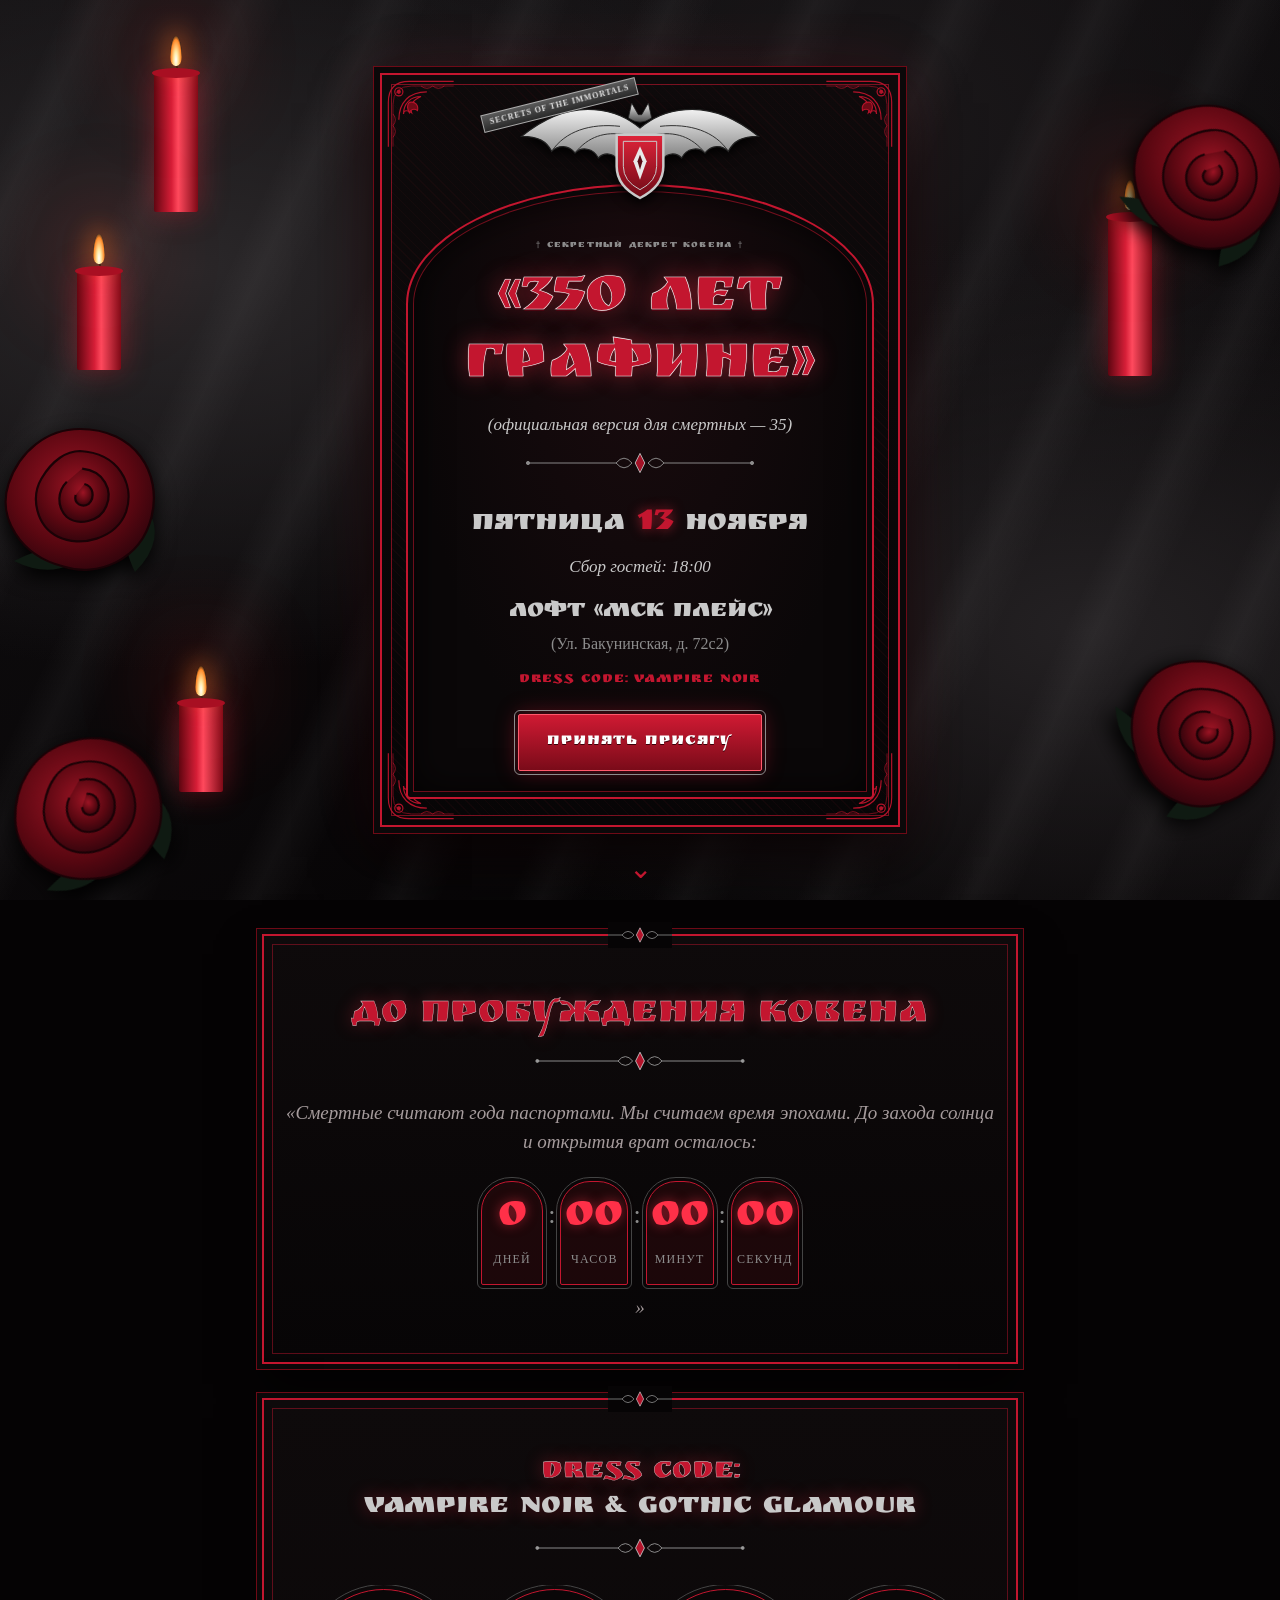
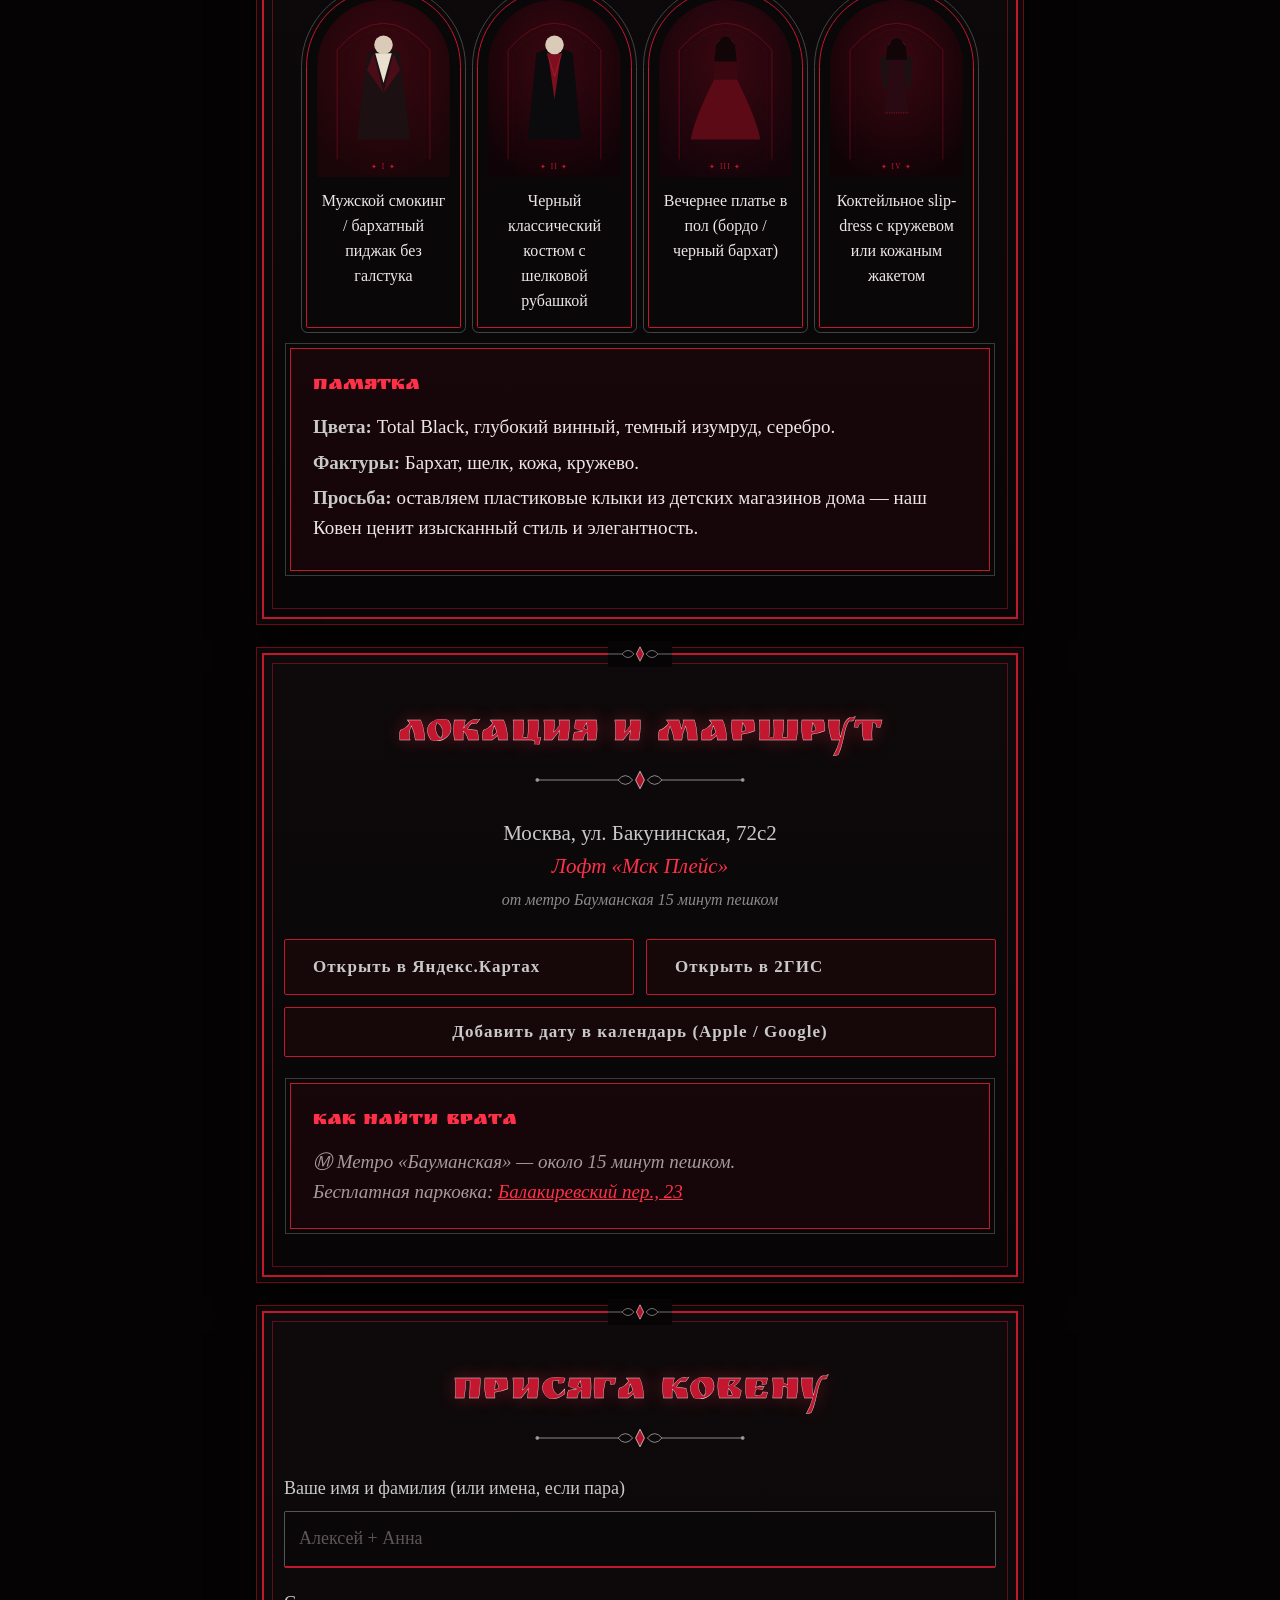
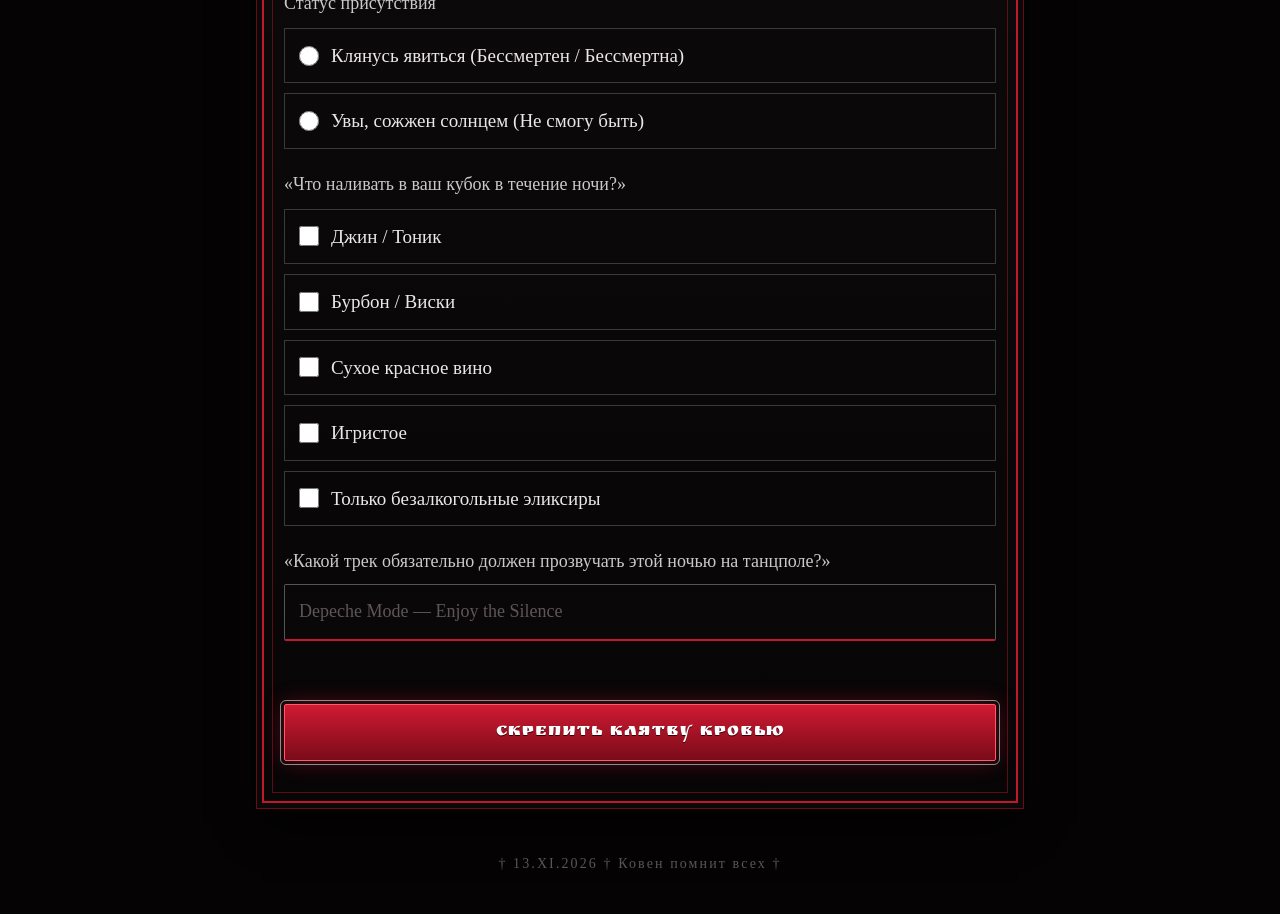
==== index.html @ 6f8482d1 "Coven 350 invitation" ====
<!doctype html>
<html lang="ru">
<head>
<meta charset="utf-8">
<meta name="viewport" content="width=device-width,initial-scale=1,viewport-fit=cover">
<title>350 лет Графине — Секретный декрет Ковена</title>
<meta name="description" content="Пятница, 13 ноября, 18:00. Лофт «Мск Плейс». Прими присягу Ковена.">
<meta name="theme-color" content="#0c0204">
<meta property="og:type" content="website">
<meta property="og:title" content="† 350 ЛЕТ ГРАФИНЕ †">
<meta property="og:description" content="Секретный декрет Ковена. Пятница, 13 ноября // 18:00 // Лофт «Мск Плейс». Твой пропуск, тайминг ночи и подтверждение явки.">
<meta property="og:image" content="https://greymaster91.github.io/coven350/og-image.png">
<meta property="og:image:width" content="1200">
<meta property="og:image:height" content="630">
<meta property="og:locale" content="ru_RU">
<meta name="twitter:card" content="summary_large_image">
<link rel="icon" href="data:image/svg+xml,<svg xmlns='http://www.w3.org/2000/svg' viewBox='0 0 100 100'><text y='.9em' font-size='90'>🦇</text></svg>">
<link rel="preconnect" href="https://fonts.googleapis.com">
<link rel="preconnect" href="https://fonts.gstatic.com" crossorigin>
<link href="https://fonts.googleapis.com/css2?family=Ruslan+Display&family=Old+Standard+TT:ital,wght@0,400;0,700;1,400&display=swap" rel="stylesheet">
<link rel="stylesheet" href="style.css">
</head>
<body>

<!-- 1. HERO -->
<header class="hero" id="top">
  <div class="satin" aria-hidden="true"></div>
  <div class="deco" aria-hidden="true">
    <div class="candle c1"><i></i></div><div class="candle c2"><i></i></div><div class="candle c3"><i></i></div><div class="candle c4"><i></i></div>
    <img class="rose r1" src="img/rose.svg" alt=""><img class="rose r2" src="img/rose.svg" alt=""><img class="rose r3" src="img/rose.svg" alt=""><img class="rose r4" src="img/rose.svg" alt="">
  </div>
  <div class="invite">
    <span class="fil tl"></span><span class="fil tr"></span><span class="fil bl"></span><span class="fil br"></span>
    <div class="crest"><img src="img/bat-crest.svg" alt="Герб Ковена"><span class="ribbon">SECRETS OF THE IMMORTALS</span></div>
    <div class="arch">
      <p class="badge">† СЕКРЕТНЫЙ ДЕКРЕТ КОВЕНА †</p>
      <h1>«350 ЛЕТ<br>ГРАФИНЕ»</h1>
      <p class="sub"><em>(официальная версия для смертных — 35)</em></p>
      <img class="div" src="img/divider.svg" alt="">
      <p class="date">ПЯТНИЦА <b>13</b> НОЯБРЯ</p>
      <p class="time">Сбор гостей: 18:00</p>
      <p class="loc">ЛОФТ «МСК ПЛЕЙС»</p>
      <p class="addr-s">(Ул. Бакунинская, д. 72с2)</p>
      <p class="dc">DRESS CODE: VAMPIRE NOIR</p>
      <a class="btn" href="#rsvp">Принять присягу</a>
    </div>
  </div>
  <div class="scroll-hint" aria-hidden="true">⌄</div>
</header>

<main class="paper">
<!-- 2. TIMER -->
<section class="sec" id="timer">
  <h2>До пробуждения Ковена</h2>
  <p class="lead">«Смертные считают года паспортами. Мы считаем время эпохами. До захода солнца и открытия врат осталось:</p>
  <div class="countdown" id="countdown">
    <div><b id="cd-d">--</b><small>дней</small></div><i>:</i>
    <div><b id="cd-h">--</b><small>часов</small></div><i>:</i>
    <div><b id="cd-m">--</b><small>минут</small></div><i>:</i>
    <div><b id="cd-s">--</b><small>секунд</small></div>
  </div>
  <p class="lead">»</p>
</section>

<!-- 4. DRESS CODE
     Карточки: чтобы поставить своё фото, замените src у <img> на свой файл
     (например img/look-1.jpg, вертикальный формат 3:4). -->
<section class="sec" id="dress">
  <h2 class="small">DRESS CODE:<br><span>VAMPIRE NOIR &amp; GOTHIC GLAMOUR</span></h2>
  <div class="slider" id="slider" tabindex="0" aria-label="Галерея образов">
    <figure class="card"><img src="img/look-1.svg" alt="Смокинг / бархатный пиджак"><figcaption>Мужской смокинг / бархатный пиджак без галстука</figcaption></figure>
    <figure class="card"><img src="img/look-2.svg" alt="Черный костюм с шелковой рубашкой"><figcaption>Черный классический костюм с шелковой рубашкой</figcaption></figure>
    <figure class="card"><img src="img/look-3.svg" alt="Вечернее платье в пол"><figcaption>Вечернее платье в пол (бордо / черный бархат)</figcaption></figure>
    <figure class="card"><img src="img/look-4.svg" alt="Коктейльное slip-dress"><figcaption>Коктейльное slip-dress с кружевом или кожаным жакетом</figcaption></figure>
  </div>
  <div class="dots" id="dots"></div>
  <div class="memo">
    <h3>Памятка</h3>
    <p><b>Цвета:</b> Total Black, глубокий винный, темный изумруд, серебро.</p>
    <p><b>Фактуры:</b> Бархат, шелк, кожа, кружево.</p>
    <p><b>Просьба:</b> оставляем пластиковые клыки из детских магазинов дома — наш Ковен ценит изысканный стиль и элегантность.</p>
  </div>
</section>

<!-- 5. LOCATION -->
<section class="sec" id="place">
  <h2>Локация и маршрут</h2>
  <p class="addr">Москва, ул. Бакунинская, 72с2<br><em>Лофт «Мск Плейс»</em><br><small>от метро Бауманская 15 минут пешком</small></p>
  <div class="btns">
    <a class="btn ghost" target="_blank" rel="noopener" href="https://yandex.ru/maps/org/msk_pleys_loft/135158693907/">Открыть в Яндекс.Картах</a>
    <a class="btn ghost" target="_blank" rel="noopener" href="https://2gis.ru/moscow/search/%D0%91%D0%B0%D0%BA%D1%83%D0%BD%D0%B8%D0%BD%D1%81%D0%BA%D0%B0%D1%8F%2072%D1%812%20%D0%9C%D0%BE%D1%81%D0%BA%D0%B2%D0%B0">Открыть в 2ГИС</a>
    <button class="btn ghost" id="ics" type="button">Добавить дату в календарь (Apple / Google)</button>
  </div>
  <div class="nav-hint" id="nav-hint">
    <h3>Как найти врата</h3>
    <p>Ⓜ Метро «Бауманская» — около 15 минут пешком.</p>
    <p>Бесплатная парковка: <a href="https://yandex.ru/maps/?text=%D0%9C%D0%BE%D1%81%D0%BA%D0%B2%D0%B0%2C%20%D0%91%D0%B0%D0%BB%D0%B0%D0%BA%D0%B8%D1%80%D0%B5%D0%B2%D1%81%D0%BA%D0%B8%D0%B9%20%D0%BF%D0%B5%D1%80%D0%B5%D1%83%D0%BB%D0%BE%D0%BA%2C%2023" target="_blank" rel="noopener">Балакиревский пер., 23</a></p>
  </div>
</section>

<!-- 6. RSVP -->
<section class="sec" id="rsvp">
  <h2>Присяга Ковену</h2>
  <form id="form" novalidate>
    <label class="f">Ваше имя и фамилия (или имена, если пара)
      <input name="names" required autocomplete="name" placeholder="Алексей + Анна">
    </label>
    <fieldset><legend>Статус присутствия</legend>
      <label class="opt"><input type="radio" name="status" value="Клянусь явиться (Бессмертен / Бессмертна)" required><span>Клянусь явиться (Бессмертен / Бессмертна)</span></label>
      <label class="opt"><input type="radio" name="status" value="Увы, сожжен солнцем (Не смогу быть)"><span>Увы, сожжен солнцем (Не смогу быть)</span></label>
    </fieldset>
    <fieldset id="drinks-set"><legend>«Что наливать в ваш кубок в течение ночи?»</legend>
      <label class="opt chk"><input type="checkbox" name="drinks" value="Джин / Тоник"><span>Джин / Тоник</span></label>
      <label class="opt chk"><input type="checkbox" name="drinks" value="Бурбон / Виски"><span>Бурбон / Виски</span></label>
      <label class="opt chk"><input type="checkbox" name="drinks" value="Сухое красное вино"><span>Сухое красное вино</span></label>
      <label class="opt chk"><input type="checkbox" name="drinks" value="Игристое"><span>Игристое</span></label>
      <label class="opt chk"><input type="checkbox" name="drinks" value="Только безалкогольные эликсиры"><span>Только безалкогольные эликсиры</span></label>
    </fieldset>
    <label class="f">«Какой трек обязательно должен прозвучать этой ночью на танцполе?»
      <input name="track" placeholder="Depeche Mode — Enjoy the Silence">
    </label>
    <p class="err" id="err" role="alert"></p>
    <button class="btn" type="submit" id="submit">Скрепить клятву кровью</button>
  </form>
  <div class="thanks" id="thanks" hidden>
    <div class="seal">†</div>
    <h3>Клятва скреплена</h3>
    <p id="thanks-text">Ковен услышал тебя. Врата откроются 13 ноября в 18:00 — до встречи во тьме.</p>
  </div>
</section>
</main>
<footer>† 13.XI.2026 † Ковен помнит всех †</footer>
<script src="app.js"></script>
</body>
</html>
---- style.css ----
:root{--bg:#060405;--card:#0b0809;--red:#c3162f;--red2:#ff3048;--blood:#6e0a16;--silver:#c9c9c9;--grey:#8c8c8c;--txt:#ece6e6;--mute:#a59b9c}
*{box-sizing:border-box;margin:0;padding:0}
html{scroll-behavior:smooth}
body{color:var(--txt);font:19px/1.55 "Old Standard TT",Georgia,serif;-webkit-font-smoothing:antialiased;overflow-x:hidden;
background:#050304 radial-gradient(ellipse at 20% 10%,#1d1a1d,transparent 50%) fixed}
h1,h2,.badge,.date,.loc,.dc,.countdown b,time{font-family:"Ruslan Display","Old Standard TT",serif;font-weight:400}
/* satin */
.satin,body::before{position:absolute;inset:0;background:
 repeating-linear-gradient(115deg,rgba(255,255,255,0) 0 60px,rgba(255,255,255,.035) 90px,rgba(255,255,255,0) 130px),
 radial-gradient(ellipse at 15% 30%,#2a2729 0,transparent 45%),radial-gradient(ellipse at 85% 70%,#242123 0,transparent 45%),
 radial-gradient(ellipse at 70% 15%,#1b181a 0,transparent 40%),linear-gradient(160deg,#121012,#050304)}
body::before{content:"";position:fixed;z-index:-1}
/* buttons */
.btn{display:inline-block;font-family:"Ruslan Display",serif;background:linear-gradient(180deg,#d01a33,#7a0b19);color:#fff;border:1px solid #ff5a6c;outline:1px solid var(--grey);outline-offset:3px;padding:14px 28px;font-size:17px;letter-spacing:.06em;text-decoration:none;cursor:pointer;border-radius:2px;box-shadow:0 0 22px rgba(195,22,47,.45);transition:.25s;text-shadow:0 1px 0 #3a0008}
.btn:hover{box-shadow:0 0 36px rgba(255,48,72,.6);transform:translateY(-1px)}
.btn.ghost{background:rgba(110,10,22,.12);color:var(--silver);border-color:var(--red);outline:none;box-shadow:none;width:100%;font-family:"Old Standard TT",serif;font-weight:700;font-size:17px;text-shadow:none}
.btn.ghost:hover{background:rgba(195,22,47,.22);color:#fff}
/* hero */
.hero{position:relative;min-height:100vh;min-height:100svh;display:flex;align-items:center;justify-content:center;text-align:center;overflow:hidden;padding:46px 14px 56px}
.invite{position:relative;z-index:2;width:100%;max-width:470px;background:linear-gradient(180deg,#0e0a0b,#070506);padding:18px 16px 26px;
 border:2px solid var(--red);box-shadow:0 0 0 6px #0b0809,0 0 0 7px var(--blood),0 30px 60px rgba(0,0,0,.85),0 0 60px rgba(195,22,47,.18)}
.invite::before{content:"";position:absolute;inset:9px;border:1px solid rgba(195,22,47,.6);pointer-events:none;
 background:repeating-linear-gradient(45deg,transparent 0 6px,rgba(195,22,47,.05) 6px 7px)}
.fil{position:absolute;width:70px;height:70px;background:url(img/filigree.svg) center/contain no-repeat;z-index:1}
.fil.tl{top:4px;left:4px}.fil.tr{top:4px;right:4px;transform:scaleX(-1)}.fil.bl{bottom:4px;left:4px;transform:scaleY(-1)}.fil.br{bottom:4px;right:4px;transform:scale(-1)}
.crest{position:relative;z-index:3;margin:0 auto -34px;width:min(250px,64%)}
.crest img{width:100%;display:block;filter:drop-shadow(0 4px 6px #000)}
.ribbon{position:absolute;left:-14%;top:2%;transform:rotate(-14deg);font:700 8px/1 "Old Standard TT",serif;letter-spacing:.12em;color:#e6e6e6;background:linear-gradient(#5a5a5a,#2a2a2a);padding:4px 7px;border:1px solid #aaa;white-space:nowrap}
.arch{position:relative;z-index:2;margin:0 8px;padding:52px 16px 26px;border:2px solid var(--red);border-radius:50% 50% 4px 4px / 120px 120px 4px 4px;
 background:radial-gradient(ellipse at 50% 20%,#1a0b0e,#0a0708 70%);box-shadow:inset 0 0 0 5px #0a0708,inset 0 0 0 6px rgba(195,22,47,.55),inset 0 0 40px rgba(0,0,0,.9)}
.badge{color:var(--grey);font-size:10px;letter-spacing:.12em;margin-bottom:12px}
h1{font-size:clamp(40px,12vw,64px);line-height:1.05;color:var(--red);text-shadow:0 0 1px #fff,0 2px 0 #4a0510,0 0 24px rgba(255,48,72,.45);-webkit-text-stroke:.6px #e8e8e8}
.sub{color:var(--silver);font-size:17px;margin:12px 0 6px}
.div{width:70%;max-width:240px;opacity:.9;margin:6px auto}
.date{font-size:clamp(22px,6.6vw,30px);color:var(--silver);margin-top:4px}.date b{color:var(--red);font-weight:400;font-size:1.3em;text-shadow:0 0 12px rgba(255,48,72,.5)}
.time{font-style:italic;color:var(--silver);font-size:17px;margin-bottom:12px}
.loc{font-size:clamp(20px,6vw,26px);color:var(--silver)}
.addr-s{color:var(--grey);font-size:16px;margin-bottom:12px}
.dc{color:var(--red);font-size:15px;letter-spacing:.06em;margin-bottom:22px}
.scroll-hint{position:absolute;bottom:10px;left:50%;transform:translateX(-50%);color:var(--red);font-size:28px;z-index:2;animation:bob 2s infinite}
@keyframes bob{50%{transform:translate(-50%,6px)}}
/* deco: candles + roses */
.deco{position:absolute;inset:0;z-index:1;pointer-events:none}
.rose{position:absolute;width:clamp(90px,24vw,190px);filter:drop-shadow(0 8px 10px #000)}
.r1{left:-30px;top:44%}.r2{right:-34px;top:8%;transform:rotate(30deg)}.r3{left:-20px;bottom:-26px;transform:rotate(-20deg)}.r4{right:-26px;bottom:6%;transform:rotate(60deg);width:clamp(80px,20vw,160px)}
.candle{position:absolute;width:clamp(20px,5vw,42px);background:linear-gradient(90deg,#5e0611,#d61f38 40%,#ff4a5e 55%,#7d0a17);border-radius:4px 4px 2px 2px;box-shadow:0 0 30px rgba(255,40,60,.35)}
.candle::after{content:"";position:absolute;top:-4px;left:-2px;right:-2px;height:10px;border-radius:50%;background:#a80f22}
.candle::before{content:"";position:absolute;top:-10px;left:50%;width:2px;height:9px;background:#111}
.candle i{position:absolute;left:50%;bottom:100%;margin-bottom:6px;width:12px;height:30px;transform:translateX(-50%);transform-origin:50% 100%;border-radius:50% 50% 45% 45%/70% 70% 30% 30%;
 background:radial-gradient(ellipse at 50% 80%,#fff 0,#ffe7a0 25%,#ff8a2a 60%,rgba(255,60,0,0) 75%);box-shadow:0 0 22px 8px rgba(255,120,40,.35),0 0 90px 36px rgba(255,40,40,.16);animation:flick 3s ease-in-out infinite alternate}
.c1{left:4%;top:4%;height:90px}.c2{left:1%;top:22%;height:70px}.c3{right:3%;top:30%;height:110px}.c4{left:3%;bottom:20%;height:60px}
.c2 i{animation-duration:2.3s;animation-delay:-.7s}.c3 i{animation-duration:3.7s}.c4 i{animation-duration:2.7s;animation-delay:-1.3s}
@keyframes flick{0%{transform:translateX(-50%) scale(1,1) rotate(-1deg);opacity:.95}25%{transform:translateX(-50%) scale(.94,1.06) rotate(2deg)}50%{transform:translateX(-50%) scale(1.04,.95) rotate(-2deg);opacity:.85}75%{transform:translateX(-50%) scale(.97,1.08) rotate(1deg);opacity:1}100%{transform:translateX(-50%) scale(1.02,.98) rotate(-1deg);opacity:.9}}
@media (prefers-reduced-motion:reduce){.candle i,.scroll-hint{animation:none}html{scroll-behavior:auto}}
/* sections */
main.paper{max-width:780px;margin:0 auto 40px;padding:0 12px}
.sec{position:relative;margin:34px 0;padding:56px 20px 40px;background:linear-gradient(180deg,#0e0a0b,#070506);border:2px solid var(--red);
 box-shadow:0 0 0 5px #0b0809,0 0 0 6px var(--blood),0 20px 40px rgba(0,0,0,.7)}
.sec::before{content:"";position:absolute;inset:8px;border:1px solid rgba(195,22,47,.45);pointer-events:none}
.sec::after{content:"";position:absolute;top:-1px;left:50%;transform:translate(-50%,-50%);width:64px;height:26px;background:#060405 url(img/divider.svg) center/180px auto no-repeat;}
h2{color:var(--red);font-size:clamp(24px,7vw,40px);text-align:center;line-height:1.15;margin-bottom:26px;text-shadow:0 0 18px rgba(255,48,72,.35);-webkit-text-stroke:.4px #ddd}
h2::after{content:"";display:block;height:22px;margin:12px auto 0;width:220px;max-width:80%;background:url(img/divider.svg) center/contain no-repeat}
h2.small{font-size:clamp(20px,5.4vw,30px)}h2.small span{color:var(--silver);-webkit-text-stroke:0}
h3{font-family:"Old Standard TT",serif;font-weight:700}
/* timer */
.lead{text-align:center;font-style:italic;color:var(--mute);font-size:19px}
.countdown{display:flex;justify-content:center;align-items:flex-start;gap:5px;margin:24px 0 8px}
.countdown div{min-width:62px;text-align:center;border:1px solid var(--red);outline:1px solid #444;outline-offset:3px;padding:12px 4px;background:rgba(110,10,22,.2);border-radius:30px 30px 2px 2px}
.countdown b{display:block;font-size:clamp(26px,8vw,44px);color:var(--red2);line-height:1.1;font-variant-numeric:tabular-nums;text-shadow:0 0 12px rgba(255,48,72,.5)}
.countdown small{font-size:12px;color:var(--grey);letter-spacing:.1em;text-transform:uppercase}
.countdown i{color:var(--grey);font-size:26px;padding-top:14px;font-style:normal}
/* timeline */
.timeline{list-style:none}
.timeline li{display:grid;grid-template-columns:100px 1fr;gap:14px;padding:16px 0;border-bottom:1px solid rgba(140,140,140,.18)}
.timeline li:last-child{border:none}
.timeline time{color:var(--red2);font-size:17px;line-height:1.35}
.timeline h3{font-size:20px;margin-bottom:4px;color:var(--silver)}.timeline p{color:var(--mute);font-size:17px}
/* slider */
.slider{display:flex;gap:16px;overflow-x:auto;scroll-snap-type:x mandatory;padding:4px 10% 14px;margin:0 -20px;scrollbar-width:none}
.slider::-webkit-scrollbar{display:none}
.card{flex:0 0 80%;max-width:320px;scroll-snap-align:center;border:1px solid var(--red);outline:1px solid #444;outline-offset:4px;background:#0a0708;padding:10px;border-radius:120px 120px 2px 2px;overflow:hidden}
.card img{width:100%;aspect-ratio:3/4;object-fit:cover;display:block;border-radius:110px 110px 0 0}
.card figcaption{font-size:16px;text-align:center;padding:12px 4px 4px}
.dots{display:flex;justify-content:center;gap:10px;margin:10px 0 28px}
.dots button{width:10px;height:10px;transform:rotate(45deg);border:1px solid var(--red);background:transparent;cursor:pointer}
.dots button.on{background:var(--red)}
.memo,.nav-hint{border:1px solid var(--red);outline:1px solid #3a3a3a;outline-offset:4px;padding:22px;background:rgba(110,10,22,.14);margin:6px}
.memo h3,.nav-hint h3{color:var(--red2);margin-bottom:10px;font-size:20px;font-family:"Ruslan Display",serif;font-weight:400}
.memo p{margin:6px 0}.memo b{color:var(--silver)}
/* place */
.addr{text-align:center;font-size:21px;margin-bottom:26px;color:var(--silver)}.addr em{color:var(--red2)}
.btns{display:grid;gap:12px;margin-bottom:26px}
.nav-hint p{color:var(--mute);font-style:italic}
/* form */
form{display:grid;gap:22px}
.f{display:grid;gap:8px;font-size:18px;color:var(--silver)}
input:not([type=radio]):not([type=checkbox]){font:inherit;color:var(--txt);background:#0a0708;border:1px solid #555;border-bottom:2px solid var(--red);padding:13px 14px;border-radius:2px;width:100%}
input:focus{outline:2px solid var(--red);outline-offset:1px}
input::placeholder{color:#5e5556}
fieldset{border:none;display:grid;gap:10px}legend{margin-bottom:10px;font-size:18px;color:var(--silver)}
.opt{display:flex;gap:12px;align-items:center;border:1px solid #3a3a3a;padding:12px 14px;cursor:pointer;transition:.2s}
.opt:has(input:checked){border-color:var(--red);background:rgba(195,22,47,.18);box-shadow:inset 3px 0 0 var(--red)}
.opt input{accent-color:#c3162f;width:20px;height:20px;flex:none}
.err{color:#ff6b7b;min-height:1em;font-style:italic}
form .btn{width:100%;font-size:18px;padding:18px}
.thanks{text-align:center;border:1px solid var(--red);outline:1px solid #444;outline-offset:4px;padding:40px 22px;background:radial-gradient(circle at 50% 0,rgba(195,22,47,.3),transparent 70%);animation:rise .8s ease}
.seal{width:80px;height:80px;margin:0 auto 18px;border-radius:50%;background:radial-gradient(circle at 35% 30%,#e0243a,#5c0a15);color:#eee;font-size:40px;line-height:80px;border:2px dashed #8a0c1c;box-shadow:0 0 30px rgba(224,36,58,.6)}
.thanks h3{color:var(--red2);font:400 28px "Ruslan Display",serif;margin-bottom:10px}
@keyframes rise{from{opacity:0;transform:translateY(20px)}}
footer{text-align:center;color:#5e5556;padding:10px 0 40px;font-size:14px;letter-spacing:.15em}
@media (min-width:900px){.hero{padding:70px 20px}.invite{max-width:520px}.slider{padding:4px 22px 14px;margin:0}.card{flex:0 0 calc(25% - 12px)}.dots{display:none}.btns{grid-template-columns:1fr 1fr}.btns #ics{grid-column:1/-1}.rose{width:220px}.candle{width:44px}.c1{left:12%;top:8%;height:140px}.c2{left:6%;top:30%;height:100px}.c3{right:10%;top:24%;height:160px}.c4{left:14%;bottom:12%;height:90px}}
.date{white-space:nowrap;font-size:clamp(19px,5.6vw,30px)}
@media (max-width:899px){.invite{max-width:88%}.hero{padding:40px 0 56px}.sub{font-size:16px}}
.addr small{display:block;font-size:16px;color:var(--grey);font-style:italic;margin-top:6px}
.nav-hint a{color:var(--red2)}
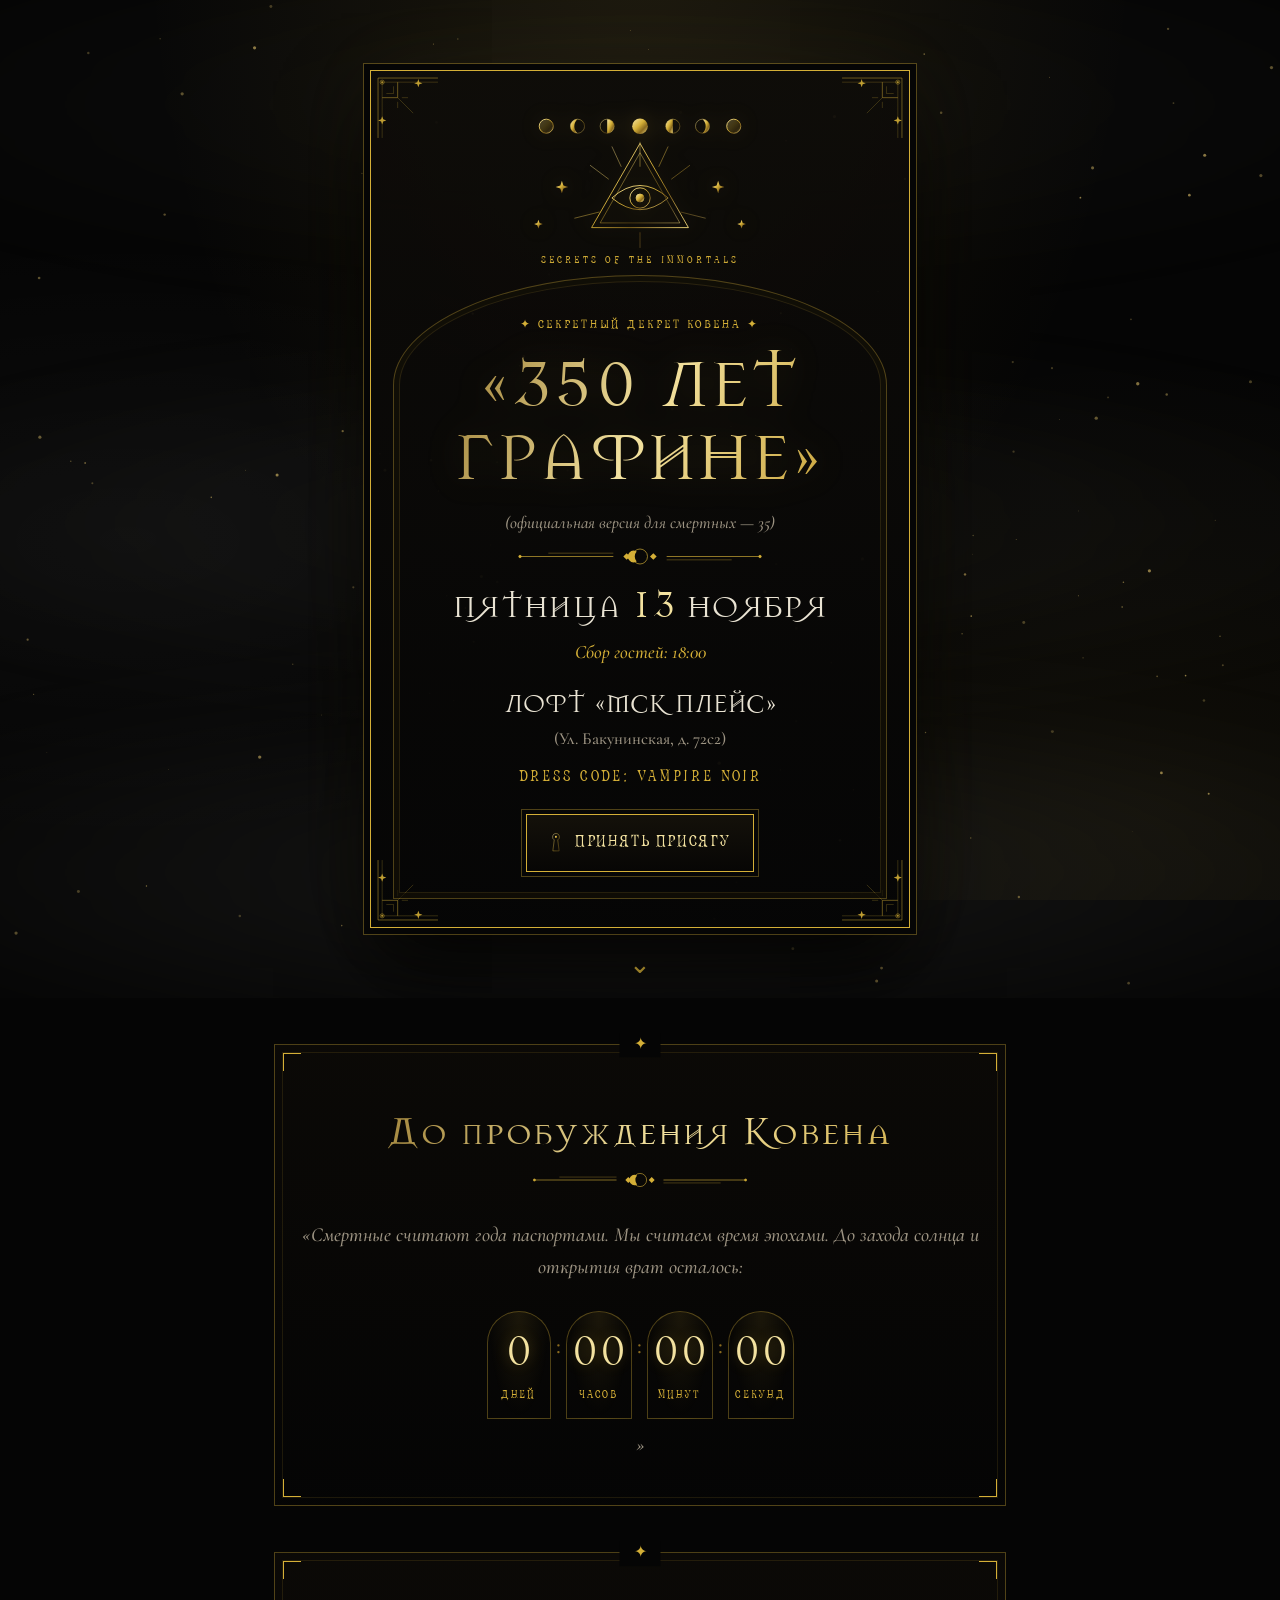
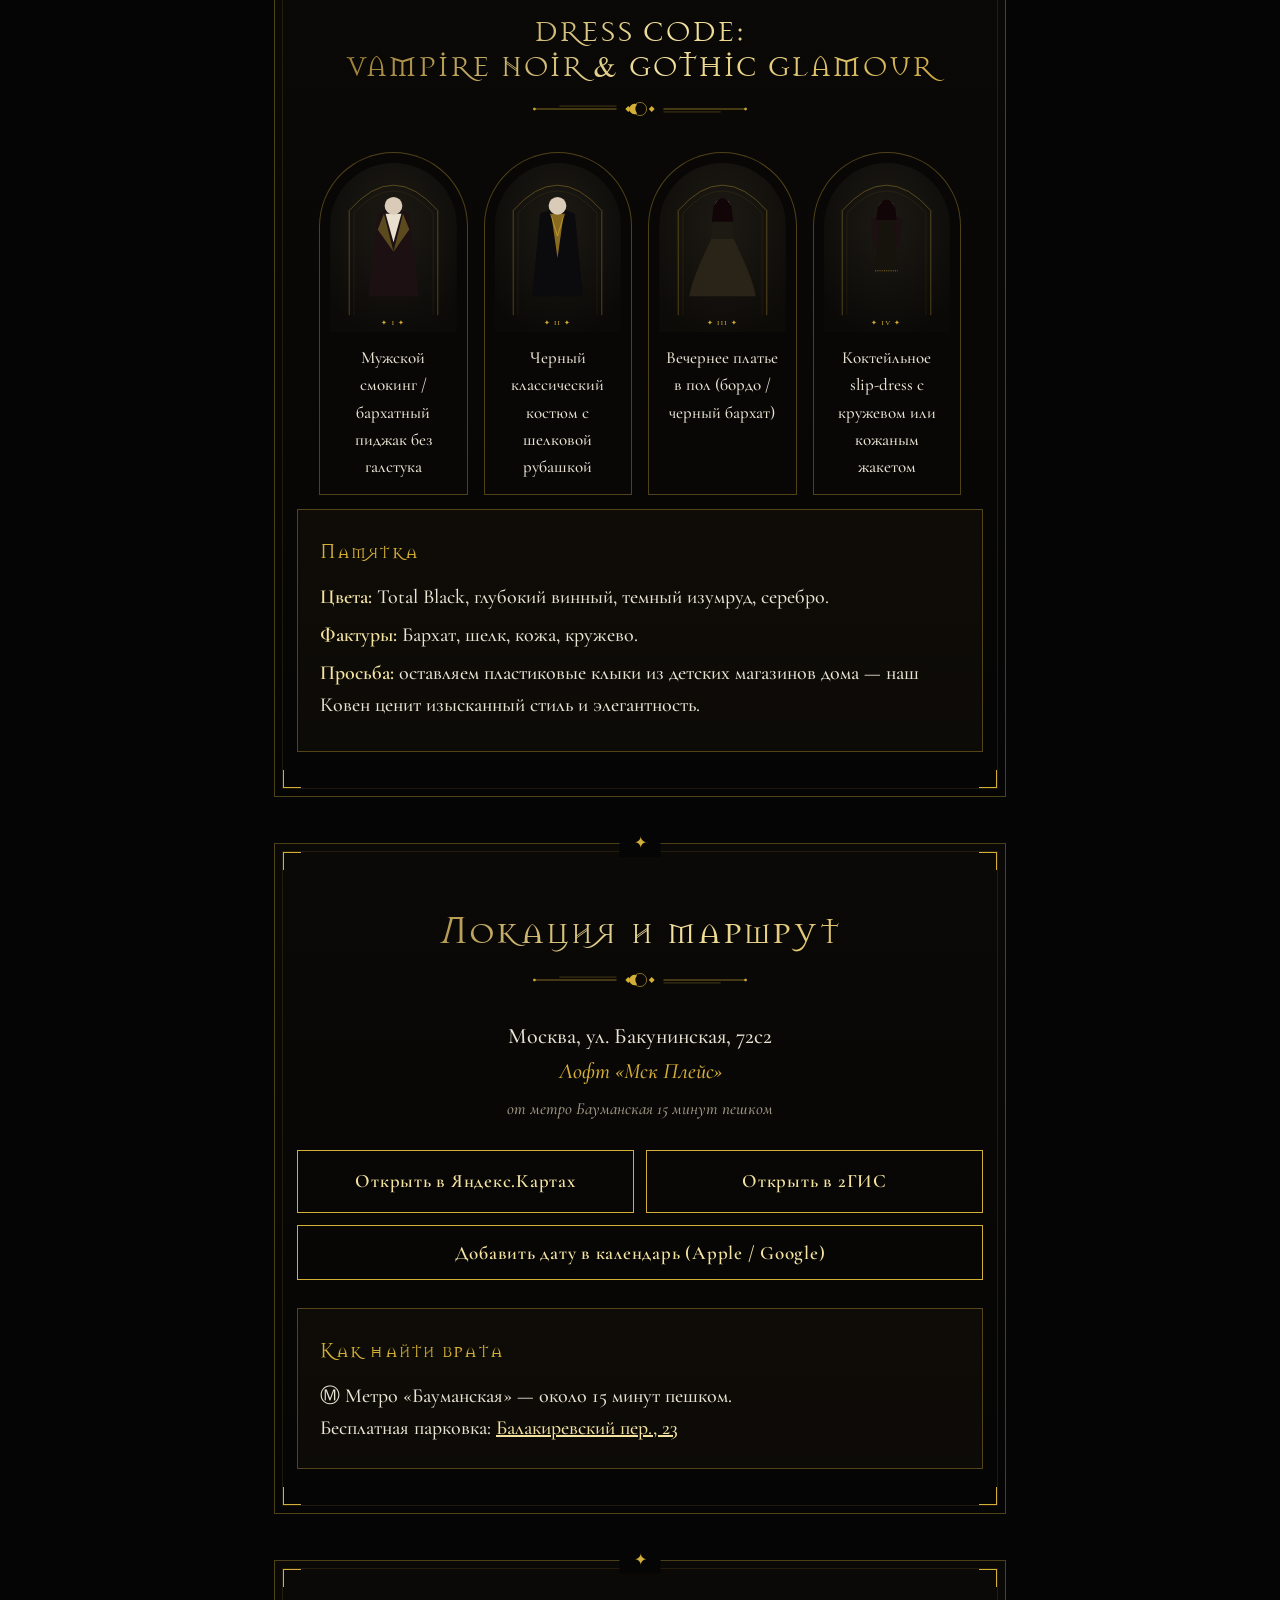
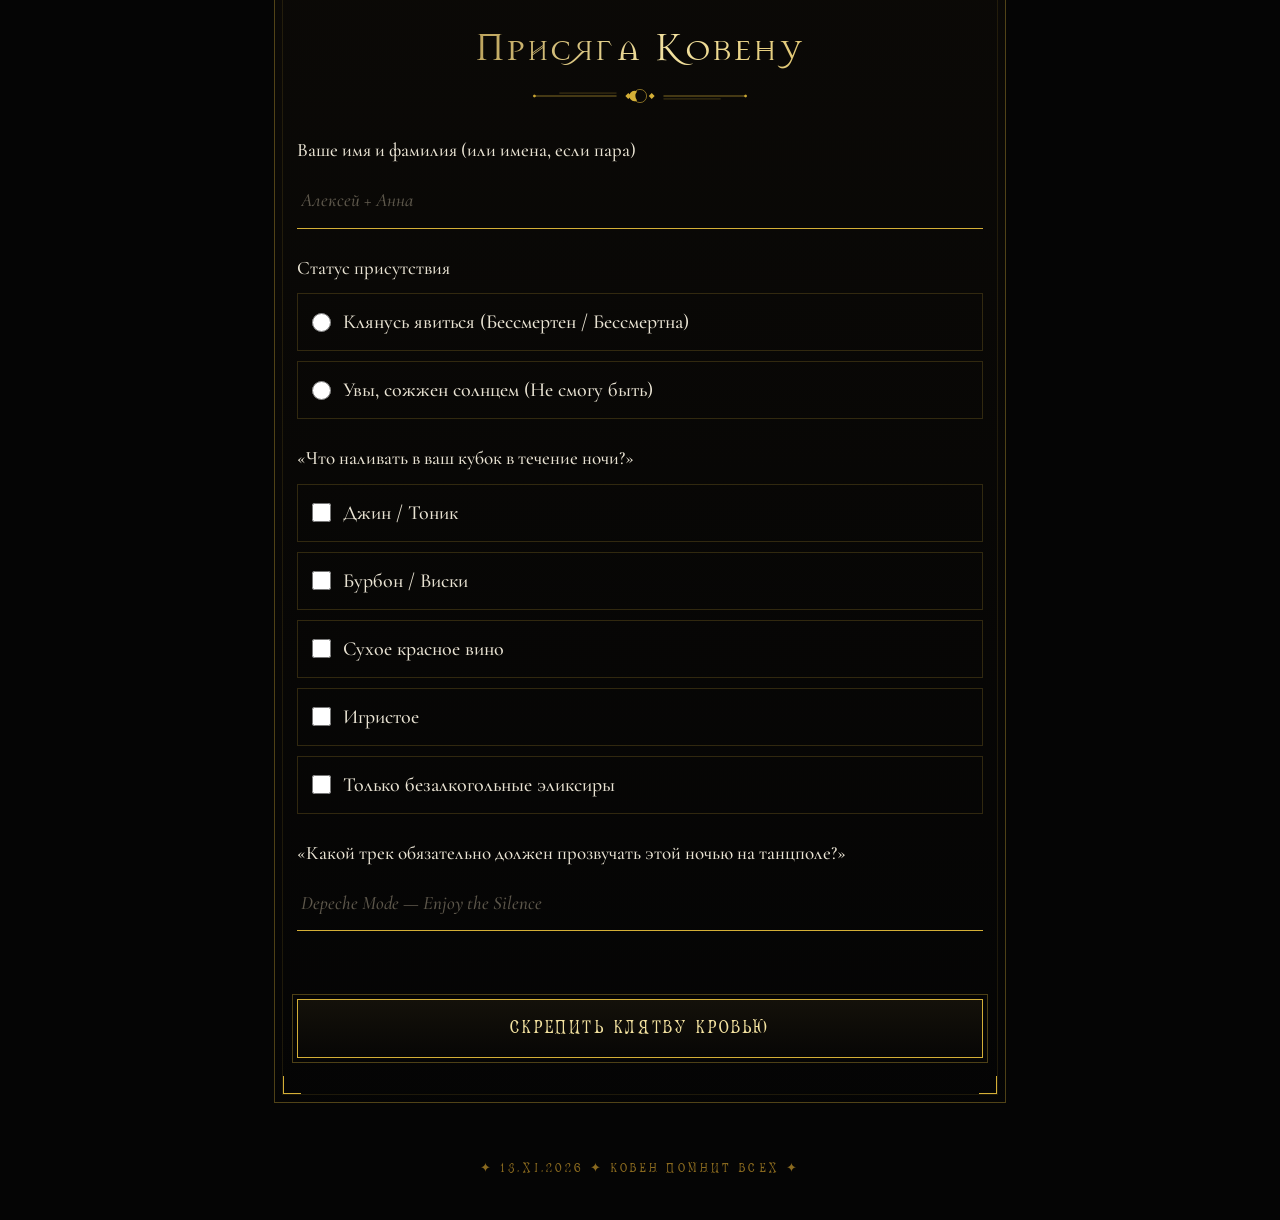
==== commit 9bdbb08a: "Black & gold redesign (Mason Chronicles); red version kept at /red/" ====
--- a/index.html
+++ b/index.html
@@ -5,7 +5,7 @@
 <meta name="viewport" content="width=device-width,initial-scale=1,viewport-fit=cover">
 <title>350 лет Графине — Секретный декрет Ковена</title>
 <meta name="description" content="Пятница, 13 ноября, 18:00. Лофт «Мск Плейс». Прими присягу Ковена.">
-<meta name="theme-color" content="#0c0204">
+<meta name="theme-color" content="#050505">
 <meta property="og:type" content="website">
 <meta property="og:title" content="† 350 ЛЕТ ГРАФИНЕ †">
 <meta property="og:description" content="Секретный декрет Ковена. Пятница, 13 ноября // 18:00 // Лофт «Мск Плейс». Твой пропуск, тайминг ночи и подтверждение явки.">
@@ -14,35 +14,33 @@
 <meta property="og:image:height" content="630">
 <meta property="og:locale" content="ru_RU">
 <meta name="twitter:card" content="summary_large_image">
-<link rel="icon" href="data:image/svg+xml,<svg xmlns='http://www.w3.org/2000/svg' viewBox='0 0 100 100'><text y='.9em' font-size='90'>🦇</text></svg>">
+<link rel="icon" href="data:image/svg+xml,<svg xmlns='http://www.w3.org/2000/svg' viewBox='0 0 100 100'><text y='.9em' font-size='90'>🌙</text></svg>">
 <link rel="preconnect" href="https://fonts.googleapis.com">
 <link rel="preconnect" href="https://fonts.gstatic.com" crossorigin>
-<link href="https://fonts.googleapis.com/css2?family=Ruslan+Display&family=Old+Standard+TT:ital,wght@0,400;0,700;1,400&display=swap" rel="stylesheet">
+<link href="https://fonts.googleapis.com/css2?family=Cormorant+Garamond:ital,wght@0,400;0,500;0,600;1,400&display=swap" rel="stylesheet">
+<link rel="preload" href="fonts/MasonChronicles.woff2" as="font" type="font/woff2" crossorigin>
 <link rel="stylesheet" href="style.css">
 </head>
 <body>
 
 <!-- 1. HERO -->
 <header class="hero" id="top">
-  <div class="satin" aria-hidden="true"></div>
-  <div class="deco" aria-hidden="true">
-    <div class="candle c1"><i></i></div><div class="candle c2"><i></i></div><div class="candle c3"><i></i></div><div class="candle c4"><i></i></div>
-    <img class="rose r1" src="img/rose.svg" alt=""><img class="rose r2" src="img/rose.svg" alt=""><img class="rose r3" src="img/rose.svg" alt=""><img class="rose r4" src="img/rose.svg" alt="">
-  </div>
+  <div class="mist" aria-hidden="true"><i></i><i></i><i></i></div>
+  <canvas class="dust" id="dust" aria-hidden="true"></canvas>
   <div class="invite">
     <span class="fil tl"></span><span class="fil tr"></span><span class="fil bl"></span><span class="fil br"></span>
-    <div class="crest"><img src="img/bat-crest.svg" alt="Герб Ковена"><span class="ribbon">SECRETS OF THE IMMORTALS</span></div>
+    <div class="crest"><img src="img/emblem.svg" alt="Знак Ковена: фазы луны и всевидящее око"><span class="ribbon">SECRETS OF THE IMMORTALS</span></div>
     <div class="arch">
-      <p class="badge">† СЕКРЕТНЫЙ ДЕКРЕТ КОВЕНА †</p>
+      <p class="badge">✦ СЕКРЕТНЫЙ ДЕКРЕТ КОВЕНА ✦</p>
       <h1>«350 ЛЕТ<br>ГРАФИНЕ»</h1>
-      <p class="sub"><em>(официальная версия для смертных — 35)</em></p>
+      <p class="sub"><em>(официальная версия для смертных&nbsp;—&nbsp;35)</em></p>
       <img class="div" src="img/divider.svg" alt="">
       <p class="date">ПЯТНИЦА <b>13</b> НОЯБРЯ</p>
       <p class="time">Сбор гостей: 18:00</p>
       <p class="loc">ЛОФТ «МСК ПЛЕЙС»</p>
       <p class="addr-s">(Ул. Бакунинская, д. 72с2)</p>
       <p class="dc">DRESS CODE: VAMPIRE NOIR</p>
-      <a class="btn" href="#rsvp">Принять присягу</a>
+      <a class="btn" href="#rsvp"><img src="img/keyhole.svg" alt="" class="kh">Принять присягу</a>
     </div>
   </div>
   <div class="scroll-hint" aria-hidden="true">⌄</div>
@@ -123,13 +121,13 @@
     <button class="btn" type="submit" id="submit">Скрепить клятву кровью</button>
   </form>
   <div class="thanks" id="thanks" hidden>
-    <div class="seal">†</div>
+    <div class="seal"><img src="img/keyhole.svg" alt=""></div>
     <h3>Клятва скреплена</h3>
     <p id="thanks-text">Ковен услышал тебя. Врата откроются 13 ноября в 18:00 — до встречи во тьме.</p>
   </div>
 </section>
 </main>
-<footer>† 13.XI.2026 † Ковен помнит всех †</footer>
+<footer>✦ 13.XI.2026 ✦ Ковен помнит всех ✦</footer>
 <script src="app.js"></script>
 </body>
 </html>
--- a/style.css
+++ b/style.css
@@ -1,115 +1,112 @@
-:root{--bg:#060405;--card:#0b0809;--red:#c3162f;--red2:#ff3048;--blood:#6e0a16;--silver:#c9c9c9;--grey:#8c8c8c;--txt:#ece6e6;--mute:#a59b9c}
+/* theme: noir-gold v3 */
+@font-face{font-family:"Mason Chronicles";src:url(fonts/MasonChronicles.woff2) format("woff2"),url(fonts/MasonChronicles.ttf) format("truetype");font-weight:400;font-style:normal;font-display:swap}
+@font-face{font-family:"Roscha";src:url(fonts/Roscha.woff2) format("woff2"),url(fonts/Roscha.ttf) format("truetype");font-weight:400;font-style:normal;font-display:swap}
+@font-face{font-family:"Romvel Cyr";src:url(fonts/RomvelCyr.woff2) format("woff2"),url(fonts/RomvelCyr.ttf) format("truetype");font-weight:400;font-style:normal;font-display:swap}
+:root{--bg:#050505;--gold:#d4af37;--gold-l:#f3e2a0;--gold-d:#8a6a1f;--txt:#e9e3d3;--mute:#9d9483;--line:rgba(212,175,55,.35);
+ --foil:linear-gradient(115deg,#8a6a1f 0%,#f3e2a0 22%,#c9a43a 40%,#fff3c4 52%,#b8922e 66%,#f0d77a 82%,#8a6a1f 100%);
+ --H:"Mason Chronicles","Cormorant Garamond",Georgia,serif;--A:"Roscha","Mason Chronicles",serif}
 *{box-sizing:border-box;margin:0;padding:0}
 html{scroll-behavior:smooth}
-body{color:var(--txt);font:19px/1.55 "Old Standard TT",Georgia,serif;-webkit-font-smoothing:antialiased;overflow-x:hidden;
-background:#050304 radial-gradient(ellipse at 20% 10%,#1d1a1d,transparent 50%) fixed}
-h1,h2,.badge,.date,.loc,.dc,.countdown b,time{font-family:"Ruslan Display","Old Standard TT",serif;font-weight:400}
-/* satin */
-.satin,body::before{position:absolute;inset:0;background:
- repeating-linear-gradient(115deg,rgba(255,255,255,0) 0 60px,rgba(255,255,255,.035) 90px,rgba(255,255,255,0) 130px),
- radial-gradient(ellipse at 15% 30%,#2a2729 0,transparent 45%),radial-gradient(ellipse at 85% 70%,#242123 0,transparent 45%),
- radial-gradient(ellipse at 70% 15%,#1b181a 0,transparent 40%),linear-gradient(160deg,#121012,#050304)}
-body::before{content:"";position:fixed;z-index:-1}
+body{color:var(--txt);font:20px/1.6 "Cormorant Garamond",Georgia,serif;font-weight:500;-webkit-font-smoothing:antialiased;overflow-x:hidden;background:var(--bg)}
+body::before{content:"";position:fixed;inset:0;z-index:-1;background:
+ radial-gradient(ellipse at 50% -10%,rgba(212,175,55,.10),transparent 55%),
+ radial-gradient(ellipse at 10% 60%,rgba(255,255,255,.03),transparent 40%),
+ radial-gradient(ellipse at 90% 90%,rgba(212,175,55,.05),transparent 40%),#050505}
+body::after{content:"";position:fixed;inset:0;z-index:-1;opacity:.05;pointer-events:none;
+ background-image:radial-gradient(#d4af37 .6px,transparent .7px);background-size:22px 22px}
+.foil{background:var(--foil);background-size:250% 100%;-webkit-background-clip:text;background-clip:text;color:transparent}
+@keyframes shimmer{0%{background-position:100% 0}100%{background-position:-150% 0}}
+h1,h2,.date,.loc,.countdown b,.thanks h3,.memo h3,.nav-hint h3{font-family:var(--H);font-weight:400}
+.badge,.dc,.btn,.ribbon,.countdown small,footer{font-family:var(--A)}
 /* buttons */
-.btn{display:inline-block;font-family:"Ruslan Display",serif;background:linear-gradient(180deg,#d01a33,#7a0b19);color:#fff;border:1px solid #ff5a6c;outline:1px solid var(--grey);outline-offset:3px;padding:14px 28px;font-size:17px;letter-spacing:.06em;text-decoration:none;cursor:pointer;border-radius:2px;box-shadow:0 0 22px rgba(195,22,47,.45);transition:.25s;text-shadow:0 1px 0 #3a0008}
-.btn:hover{box-shadow:0 0 36px rgba(255,48,72,.6);transform:translateY(-1px)}
-.btn.ghost{background:rgba(110,10,22,.12);color:var(--silver);border-color:var(--red);outline:none;box-shadow:none;width:100%;font-family:"Old Standard TT",serif;font-weight:700;font-size:17px;text-shadow:none}
-.btn.ghost:hover{background:rgba(195,22,47,.22);color:#fff}
+.btn{position:relative;display:inline-flex;align-items:center;justify-content:center;gap:12px;background:linear-gradient(180deg,#14110a,#070605);color:var(--gold-l);border:1px solid var(--gold);outline:1px solid var(--line);outline-offset:4px;padding:15px 30px;font-size:18px;letter-spacing:.14em;text-transform:uppercase;text-decoration:none;cursor:pointer;transition:.35s;overflow:hidden}
+.btn::after{content:"";position:absolute;inset:0;background:linear-gradient(110deg,transparent 30%,rgba(255,240,190,.25) 50%,transparent 70%);transform:translateX(-120%);animation:sweep 5s ease-in-out infinite}
+@keyframes sweep{60%,100%{transform:translateX(120%)}}
+.btn:hover{background:linear-gradient(180deg,#2a2210,#0e0b06);box-shadow:0 0 30px rgba(212,175,55,.25)}
+.btn .kh{width:14px;height:21px}
+.btn.ghost{width:100%;font-family:"Cormorant Garamond",serif;font-weight:600;text-transform:none;letter-spacing:.04em;font-size:19px;outline:none;background:transparent}
+.btn.ghost::after{display:none}.btn.ghost:hover{background:rgba(212,175,55,.07)}
 /* hero */
-.hero{position:relative;min-height:100vh;min-height:100svh;display:flex;align-items:center;justify-content:center;text-align:center;overflow:hidden;padding:46px 14px 56px}
-.invite{position:relative;z-index:2;width:100%;max-width:470px;background:linear-gradient(180deg,#0e0a0b,#070506);padding:18px 16px 26px;
- border:2px solid var(--red);box-shadow:0 0 0 6px #0b0809,0 0 0 7px var(--blood),0 30px 60px rgba(0,0,0,.85),0 0 60px rgba(195,22,47,.18)}
-.invite::before{content:"";position:absolute;inset:9px;border:1px solid rgba(195,22,47,.6);pointer-events:none;
- background:repeating-linear-gradient(45deg,transparent 0 6px,rgba(195,22,47,.05) 6px 7px)}
-.fil{position:absolute;width:70px;height:70px;background:url(img/filigree.svg) center/contain no-repeat;z-index:1}
-.fil.tl{top:4px;left:4px}.fil.tr{top:4px;right:4px;transform:scaleX(-1)}.fil.bl{bottom:4px;left:4px;transform:scaleY(-1)}.fil.br{bottom:4px;right:4px;transform:scale(-1)}
-.crest{position:relative;z-index:3;margin:0 auto -34px;width:min(250px,64%)}
-.crest img{width:100%;display:block;filter:drop-shadow(0 4px 6px #000)}
-.ribbon{position:absolute;left:-14%;top:2%;transform:rotate(-14deg);font:700 8px/1 "Old Standard TT",serif;letter-spacing:.12em;color:#e6e6e6;background:linear-gradient(#5a5a5a,#2a2a2a);padding:4px 7px;border:1px solid #aaa;white-space:nowrap}
-.arch{position:relative;z-index:2;margin:0 8px;padding:52px 16px 26px;border:2px solid var(--red);border-radius:50% 50% 4px 4px / 120px 120px 4px 4px;
- background:radial-gradient(ellipse at 50% 20%,#1a0b0e,#0a0708 70%);box-shadow:inset 0 0 0 5px #0a0708,inset 0 0 0 6px rgba(195,22,47,.55),inset 0 0 40px rgba(0,0,0,.9)}
-.badge{color:var(--grey);font-size:10px;letter-spacing:.12em;margin-bottom:12px}
-h1{font-size:clamp(40px,12vw,64px);line-height:1.05;color:var(--red);text-shadow:0 0 1px #fff,0 2px 0 #4a0510,0 0 24px rgba(255,48,72,.45);-webkit-text-stroke:.6px #e8e8e8}
-.sub{color:var(--silver);font-size:17px;margin:12px 0 6px}
-.div{width:70%;max-width:240px;opacity:.9;margin:6px auto}
-.date{font-size:clamp(22px,6.6vw,30px);color:var(--silver);margin-top:4px}.date b{color:var(--red);font-weight:400;font-size:1.3em;text-shadow:0 0 12px rgba(255,48,72,.5)}
-.time{font-style:italic;color:var(--silver);font-size:17px;margin-bottom:12px}
-.loc{font-size:clamp(20px,6vw,26px);color:var(--silver)}
-.addr-s{color:var(--grey);font-size:16px;margin-bottom:12px}
-.dc{color:var(--red);font-size:15px;letter-spacing:.06em;margin-bottom:22px}
-.scroll-hint{position:absolute;bottom:10px;left:50%;transform:translateX(-50%);color:var(--red);font-size:28px;z-index:2;animation:bob 2s infinite}
+.hero{position:relative;min-height:100vh;min-height:100svh;display:flex;align-items:center;justify-content:center;text-align:center;overflow:hidden;padding:44px 0 56px}
+.dust{position:absolute;inset:0;width:100%;height:100%;z-index:1;pointer-events:none}
+.mist{position:absolute;inset:0;z-index:0;pointer-events:none;overflow:hidden}
+.mist i{position:absolute;width:160%;height:45%;left:-30%;border-radius:50%;filter:blur(40px);background:radial-gradient(ellipse,rgba(200,200,190,.10),transparent 65%);animation:drift 38s ease-in-out infinite alternate}
+.mist i:nth-child(1){bottom:-10%}.mist i:nth-child(2){top:30%;animation-duration:52s;animation-delay:-20s;opacity:.7}.mist i:nth-child(3){top:-12%;animation-duration:45s;animation-delay:-8s;opacity:.5}
+@keyframes drift{from{transform:translateX(-12%)}to{transform:translateX(12%)}}
+.invite{position:relative;z-index:2;width:88%;max-width:500px;padding:22px 16px 28px;background:linear-gradient(180deg,rgba(14,12,9,.92),rgba(5,5,5,.95));border:1px solid var(--gold);box-shadow:0 0 0 6px #050505,0 0 0 7px var(--line),0 40px 80px rgba(0,0,0,.9),0 0 80px rgba(212,175,55,.06)}
+.fil{position:absolute;width:62px;height:62px;background:url(img/filigree.svg) center/contain no-repeat;z-index:1;opacity:.9}
+.fil.tl{top:6px;left:6px}.fil.tr{top:6px;right:6px;transform:scaleX(-1)}.fil.bl{bottom:6px;left:6px;transform:scaleY(-1)}.fil.br{bottom:6px;right:6px;transform:scale(-1)}
+.crest{position:relative;z-index:3;margin:2px auto 6px;width:min(250px,70%)}
+.crest img{width:100%;display:block;filter:drop-shadow(0 0 10px rgba(212,175,55,.25))}
+.ribbon{display:block;margin-top:2px;font-size:10px;letter-spacing:.32em;color:var(--gold)}
+.arch{position:relative;z-index:2;margin:0 6px;padding:40px 14px 26px;border:1px solid var(--line);border-radius:50% 50% 0 0/110px 110px 0 0;box-shadow:inset 0 0 0 5px rgba(0,0,0,.6),inset 0 0 0 6px rgba(212,175,55,.15)}
+.badge{color:var(--gold);font-size:12px;letter-spacing:.24em;margin-bottom:14px}
+h1{font-size:clamp(42px,12.5vw,70px);line-height:1.04;letter-spacing:.02em;background:var(--foil);background-size:250% 100%;-webkit-background-clip:text;background-clip:text;color:transparent;animation:shimmer 9s linear infinite;filter:drop-shadow(0 0 18px rgba(212,175,55,.18))}
+.sub{color:var(--mute);font-size:18px;margin:14px 0 6px}
+.div{width:72%;max-width:250px;margin:8px auto 4px;display:block}
+.date{font-size:clamp(22px,6.4vw,32px);color:var(--txt);white-space:nowrap;letter-spacing:.04em}.date b{color:var(--gold-l);font-weight:400;font-size:1.25em}
+.time{font-style:italic;color:var(--gold);font-size:19px;margin-bottom:14px}
+.loc{font-size:clamp(20px,5.8vw,27px);color:var(--txt)}
+.addr-s{color:var(--mute);font-size:17px;margin-bottom:14px}
+.dc{color:var(--gold);font-size:15px;letter-spacing:.2em;margin-bottom:24px}
+.scroll-hint{position:absolute;bottom:12px;left:50%;transform:translateX(-50%);color:var(--gold);font-size:26px;z-index:2;animation:bob 2.4s infinite;opacity:.7}
 @keyframes bob{50%{transform:translate(-50%,6px)}}
-/* deco: candles + roses */
-.deco{position:absolute;inset:0;z-index:1;pointer-events:none}
-.rose{position:absolute;width:clamp(90px,24vw,190px);filter:drop-shadow(0 8px 10px #000)}
-.r1{left:-30px;top:44%}.r2{right:-34px;top:8%;transform:rotate(30deg)}.r3{left:-20px;bottom:-26px;transform:rotate(-20deg)}.r4{right:-26px;bottom:6%;transform:rotate(60deg);width:clamp(80px,20vw,160px)}
-.candle{position:absolute;width:clamp(20px,5vw,42px);background:linear-gradient(90deg,#5e0611,#d61f38 40%,#ff4a5e 55%,#7d0a17);border-radius:4px 4px 2px 2px;box-shadow:0 0 30px rgba(255,40,60,.35)}
-.candle::after{content:"";position:absolute;top:-4px;left:-2px;right:-2px;height:10px;border-radius:50%;background:#a80f22}
-.candle::before{content:"";position:absolute;top:-10px;left:50%;width:2px;height:9px;background:#111}
-.candle i{position:absolute;left:50%;bottom:100%;margin-bottom:6px;width:12px;height:30px;transform:translateX(-50%);transform-origin:50% 100%;border-radius:50% 50% 45% 45%/70% 70% 30% 30%;
- background:radial-gradient(ellipse at 50% 80%,#fff 0,#ffe7a0 25%,#ff8a2a 60%,rgba(255,60,0,0) 75%);box-shadow:0 0 22px 8px rgba(255,120,40,.35),0 0 90px 36px rgba(255,40,40,.16);animation:flick 3s ease-in-out infinite alternate}
-.c1{left:4%;top:4%;height:90px}.c2{left:1%;top:22%;height:70px}.c3{right:3%;top:30%;height:110px}.c4{left:3%;bottom:20%;height:60px}
-.c2 i{animation-duration:2.3s;animation-delay:-.7s}.c3 i{animation-duration:3.7s}.c4 i{animation-duration:2.7s;animation-delay:-1.3s}
-@keyframes flick{0%{transform:translateX(-50%) scale(1,1) rotate(-1deg);opacity:.95}25%{transform:translateX(-50%) scale(.94,1.06) rotate(2deg)}50%{transform:translateX(-50%) scale(1.04,.95) rotate(-2deg);opacity:.85}75%{transform:translateX(-50%) scale(.97,1.08) rotate(1deg);opacity:1}100%{transform:translateX(-50%) scale(1.02,.98) rotate(-1deg);opacity:.9}}
-@media (prefers-reduced-motion:reduce){.candle i,.scroll-hint{animation:none}html{scroll-behavior:auto}}
+@media (prefers-reduced-motion:reduce){h1,.mist i,.btn::after,.scroll-hint{animation:none}html{scroll-behavior:auto}}
 /* sections */
-main.paper{max-width:780px;margin:0 auto 40px;padding:0 12px}
-.sec{position:relative;margin:34px 0;padding:56px 20px 40px;background:linear-gradient(180deg,#0e0a0b,#070506);border:2px solid var(--red);
- box-shadow:0 0 0 5px #0b0809,0 0 0 6px var(--blood),0 20px 40px rgba(0,0,0,.7)}
-.sec::before{content:"";position:absolute;inset:8px;border:1px solid rgba(195,22,47,.45);pointer-events:none}
-.sec::after{content:"";position:absolute;top:-1px;left:50%;transform:translate(-50%,-50%);width:64px;height:26px;background:#060405 url(img/divider.svg) center/180px auto no-repeat;}
-h2{color:var(--red);font-size:clamp(24px,7vw,40px);text-align:center;line-height:1.15;margin-bottom:26px;text-shadow:0 0 18px rgba(255,48,72,.35);-webkit-text-stroke:.4px #ddd}
-h2::after{content:"";display:block;height:22px;margin:12px auto 0;width:220px;max-width:80%;background:url(img/divider.svg) center/contain no-repeat}
-h2.small{font-size:clamp(20px,5.4vw,30px)}h2.small span{color:var(--silver);-webkit-text-stroke:0}
-h3{font-family:"Old Standard TT",serif;font-weight:700}
+main.paper{max-width:760px;margin:0 auto 40px;padding:0 14px}
+.sec{position:relative;margin:46px 0;padding:62px 22px 44px;background:linear-gradient(180deg,rgba(12,10,7,.9),rgba(5,5,5,.9));border:1px solid var(--line)}
+.sec::before{content:"";position:absolute;inset:7px;border:1px solid rgba(212,175,55,.12);pointer-events:none;
+ background:linear-gradient(var(--gold),var(--gold)) top left/18px 1px no-repeat,linear-gradient(var(--gold),var(--gold)) top left/1px 18px no-repeat,
+ linear-gradient(var(--gold),var(--gold)) top right/18px 1px no-repeat,linear-gradient(var(--gold),var(--gold)) top right/1px 18px no-repeat,
+ linear-gradient(var(--gold),var(--gold)) bottom left/18px 1px no-repeat,linear-gradient(var(--gold),var(--gold)) bottom left/1px 18px no-repeat,
+ linear-gradient(var(--gold),var(--gold)) bottom right/18px 1px no-repeat,linear-gradient(var(--gold),var(--gold)) bottom right/1px 18px no-repeat}
+.sec::after{content:"✦";position:absolute;top:0;left:50%;transform:translate(-50%,-50%);background:#050505;color:var(--gold);padding:0 14px;font-size:16px}
+h2{font-size:clamp(26px,7.4vw,42px);text-align:center;line-height:1.15;margin-bottom:28px;letter-spacing:.03em;background:var(--foil);background-size:250% 100%;-webkit-background-clip:text;background-clip:text;color:transparent}
+h2::after{content:"";display:block;height:22px;margin:14px auto 0;width:230px;max-width:80%;background:url(img/divider.svg) center/contain no-repeat}
+h2.small{font-size:clamp(20px,5.6vw,30px)}
+h3{font-weight:600}
 /* timer */
-.lead{text-align:center;font-style:italic;color:var(--mute);font-size:19px}
-.countdown{display:flex;justify-content:center;align-items:flex-start;gap:5px;margin:24px 0 8px}
-.countdown div{min-width:62px;text-align:center;border:1px solid var(--red);outline:1px solid #444;outline-offset:3px;padding:12px 4px;background:rgba(110,10,22,.2);border-radius:30px 30px 2px 2px}
-.countdown b{display:block;font-size:clamp(26px,8vw,44px);color:var(--red2);line-height:1.1;font-variant-numeric:tabular-nums;text-shadow:0 0 12px rgba(255,48,72,.5)}
-.countdown small{font-size:12px;color:var(--grey);letter-spacing:.1em;text-transform:uppercase}
-.countdown i{color:var(--grey);font-size:26px;padding-top:14px;font-style:normal}
-/* timeline */
-.timeline{list-style:none}
-.timeline li{display:grid;grid-template-columns:100px 1fr;gap:14px;padding:16px 0;border-bottom:1px solid rgba(140,140,140,.18)}
-.timeline li:last-child{border:none}
-.timeline time{color:var(--red2);font-size:17px;line-height:1.35}
-.timeline h3{font-size:20px;margin-bottom:4px;color:var(--silver)}.timeline p{color:var(--mute);font-size:17px}
+.lead{text-align:center;font-style:italic;color:var(--mute);font-size:20px}
+.countdown{display:flex;justify-content:center;align-items:flex-start;gap:5px;margin:28px 0 10px}
+.countdown div{min-width:64px;text-align:center;border:1px solid var(--line);padding:14px 4px 10px;border-radius:40px 40px 0 0;background:radial-gradient(ellipse at 50% 0,rgba(212,175,55,.10),transparent 70%)}
+.countdown b{display:block;font-size:clamp(28px,8.4vw,46px);color:var(--gold-l);line-height:1.1;font-variant-numeric:tabular-nums;text-shadow:0 0 14px rgba(212,175,55,.3)}
+.countdown small{font-size:11px;color:var(--gold);letter-spacing:.16em;text-transform:uppercase}
+.countdown i{color:var(--gold-d);font-size:24px;padding-top:16px;font-style:normal}
 /* slider */
-.slider{display:flex;gap:16px;overflow-x:auto;scroll-snap-type:x mandatory;padding:4px 10% 14px;margin:0 -20px;scrollbar-width:none}
+.slider{display:flex;gap:16px;overflow-x:auto;scroll-snap-type:x mandatory;padding:4px 10% 14px;margin:0 -22px;scrollbar-width:none}
 .slider::-webkit-scrollbar{display:none}
-.card{flex:0 0 80%;max-width:320px;scroll-snap-align:center;border:1px solid var(--red);outline:1px solid #444;outline-offset:4px;background:#0a0708;padding:10px;border-radius:120px 120px 2px 2px;overflow:hidden}
-.card img{width:100%;aspect-ratio:3/4;object-fit:cover;display:block;border-radius:110px 110px 0 0}
-.card figcaption{font-size:16px;text-align:center;padding:12px 4px 4px}
-.dots{display:flex;justify-content:center;gap:10px;margin:10px 0 28px}
-.dots button{width:10px;height:10px;transform:rotate(45deg);border:1px solid var(--red);background:transparent;cursor:pointer}
-.dots button.on{background:var(--red)}
-.memo,.nav-hint{border:1px solid var(--red);outline:1px solid #3a3a3a;outline-offset:4px;padding:22px;background:rgba(110,10,22,.14);margin:6px}
-.memo h3,.nav-hint h3{color:var(--red2);margin-bottom:10px;font-size:20px;font-family:"Ruslan Display",serif;font-weight:400}
-.memo p{margin:6px 0}.memo b{color:var(--silver)}
+.card{flex:0 0 80%;max-width:320px;scroll-snap-align:center;border:1px solid var(--line);background:#080706;padding:10px;border-radius:140px 140px 0 0;overflow:hidden}
+.card img{width:100%;aspect-ratio:3/4;object-fit:cover;display:block;border-radius:130px 130px 0 0}
+.card figcaption{font-size:17px;text-align:center;padding:12px 4px 4px;color:var(--txt)}
+.dots{display:flex;justify-content:center;gap:12px;margin:12px 0 30px}
+.dots button{width:8px;height:8px;transform:rotate(45deg);border:1px solid var(--gold);background:transparent;cursor:pointer}
+.dots button.on{background:var(--gold)}
+.memo,.nav-hint{position:relative;border:1px solid var(--line);padding:24px 22px;background:rgba(212,175,55,.035)}
+.memo h3,.nav-hint h3{color:var(--gold);margin-bottom:12px;font-size:22px;letter-spacing:.05em}
+.memo p{margin:6px 0}.memo b{color:var(--gold-l);font-weight:600}
 /* place */
-.addr{text-align:center;font-size:21px;margin-bottom:26px;color:var(--silver)}.addr em{color:var(--red2)}
-.btns{display:grid;gap:12px;margin-bottom:26px}
-.nav-hint p{color:var(--mute);font-style:italic}
+.addr{text-align:center;font-size:22px;margin-bottom:28px}.addr em{color:var(--gold)}
+.addr small{display:block;font-size:17px;color:var(--mute);font-style:italic;margin-top:6px}
+.btns{display:grid;gap:12px;margin-bottom:28px}
+.nav-hint p{color:var(--txt)}.nav-hint a{color:var(--gold-l)}
 /* form */
-form{display:grid;gap:22px}
-.f{display:grid;gap:8px;font-size:18px;color:var(--silver)}
-input:not([type=radio]):not([type=checkbox]){font:inherit;color:var(--txt);background:#0a0708;border:1px solid #555;border-bottom:2px solid var(--red);padding:13px 14px;border-radius:2px;width:100%}
-input:focus{outline:2px solid var(--red);outline-offset:1px}
-input::placeholder{color:#5e5556}
-fieldset{border:none;display:grid;gap:10px}legend{margin-bottom:10px;font-size:18px;color:var(--silver)}
-.opt{display:flex;gap:12px;align-items:center;border:1px solid #3a3a3a;padding:12px 14px;cursor:pointer;transition:.2s}
-.opt:has(input:checked){border-color:var(--red);background:rgba(195,22,47,.18);box-shadow:inset 3px 0 0 var(--red)}
-.opt input{accent-color:#c3162f;width:20px;height:20px;flex:none}
-.err{color:#ff6b7b;min-height:1em;font-style:italic}
-form .btn{width:100%;font-size:18px;padding:18px}
-.thanks{text-align:center;border:1px solid var(--red);outline:1px solid #444;outline-offset:4px;padding:40px 22px;background:radial-gradient(circle at 50% 0,rgba(195,22,47,.3),transparent 70%);animation:rise .8s ease}
-.seal{width:80px;height:80px;margin:0 auto 18px;border-radius:50%;background:radial-gradient(circle at 35% 30%,#e0243a,#5c0a15);color:#eee;font-size:40px;line-height:80px;border:2px dashed #8a0c1c;box-shadow:0 0 30px rgba(224,36,58,.6)}
-.thanks h3{color:var(--red2);font:400 28px "Ruslan Display",serif;margin-bottom:10px}
+form{display:grid;gap:24px}
+.f{display:grid;gap:8px;font-size:19px}
+input:not([type=radio]):not([type=checkbox]){font:inherit;color:var(--txt);background:transparent;border:none;border-bottom:1px solid var(--gold);padding:12px 4px;border-radius:0;width:100%}
+input:focus{outline:none;border-bottom-color:var(--gold-l);box-shadow:0 8px 14px -12px rgba(212,175,55,.6)}
+input::placeholder{color:#5d574b;font-style:italic}
+fieldset{border:none;display:grid;gap:10px}legend{margin-bottom:10px;font-size:19px}
+.opt{display:flex;gap:12px;align-items:center;border:1px solid rgba(212,175,55,.2);padding:12px 14px;cursor:pointer;transition:.25s}
+.opt:has(input:checked){border-color:var(--gold);background:rgba(212,175,55,.08)}
+.opt input{accent-color:#d4af37;width:19px;height:19px;flex:none}
+.err{color:#e8c66a;min-height:1em;font-style:italic}
+form .btn{width:100%;padding:18px}
+.thanks{text-align:center;border:1px solid var(--gold);outline:1px solid var(--line);outline-offset:5px;padding:42px 22px;background:radial-gradient(circle at 50% 0,rgba(212,175,55,.12),transparent 70%);animation:rise .9s ease}
+.seal{width:84px;height:84px;margin:0 auto 18px;border-radius:50%;border:1px solid var(--gold);display:grid;place-items:center;box-shadow:0 0 0 5px #050505,0 0 0 6px var(--line),0 0 30px rgba(212,175,55,.25)}
+.seal img{width:26px}
+.thanks h3{font-size:30px;margin-bottom:10px;color:var(--gold-l)}
 @keyframes rise{from{opacity:0;transform:translateY(20px)}}
-footer{text-align:center;color:#5e5556;padding:10px 0 40px;font-size:14px;letter-spacing:.15em}
-@media (min-width:900px){.hero{padding:70px 20px}.invite{max-width:520px}.slider{padding:4px 22px 14px;margin:0}.card{flex:0 0 calc(25% - 12px)}.dots{display:none}.btns{grid-template-columns:1fr 1fr}.btns #ics{grid-column:1/-1}.rose{width:220px}.candle{width:44px}.c1{left:12%;top:8%;height:140px}.c2{left:6%;top:30%;height:100px}.c3{right:10%;top:24%;height:160px}.c4{left:14%;bottom:12%;height:90px}}
-.date{white-space:nowrap;font-size:clamp(19px,5.6vw,30px)}
-@media (max-width:899px){.invite{max-width:88%}.hero{padding:40px 0 56px}.sub{font-size:16px}}
-.addr small{display:block;font-size:16px;color:var(--grey);font-style:italic;margin-top:6px}
-.nav-hint a{color:var(--red2)}
+footer{text-align:center;color:var(--gold-d);padding:10px 0 40px;font-size:13px;letter-spacing:.24em}
+@media (min-width:900px){.hero{padding:70px 20px}.invite{max-width:540px}.slider{padding:4px 22px 14px;margin:0}.card{flex:0 0 calc(25% - 12px)}.dots{display:none}.btns{grid-template-columns:1fr 1fr}.btns #ics{grid-column:1/-1}}
+.hero .btn{white-space:nowrap;padding:15px 22px;font-size:16px;letter-spacing:.1em}
+.sub{font-size:17px}
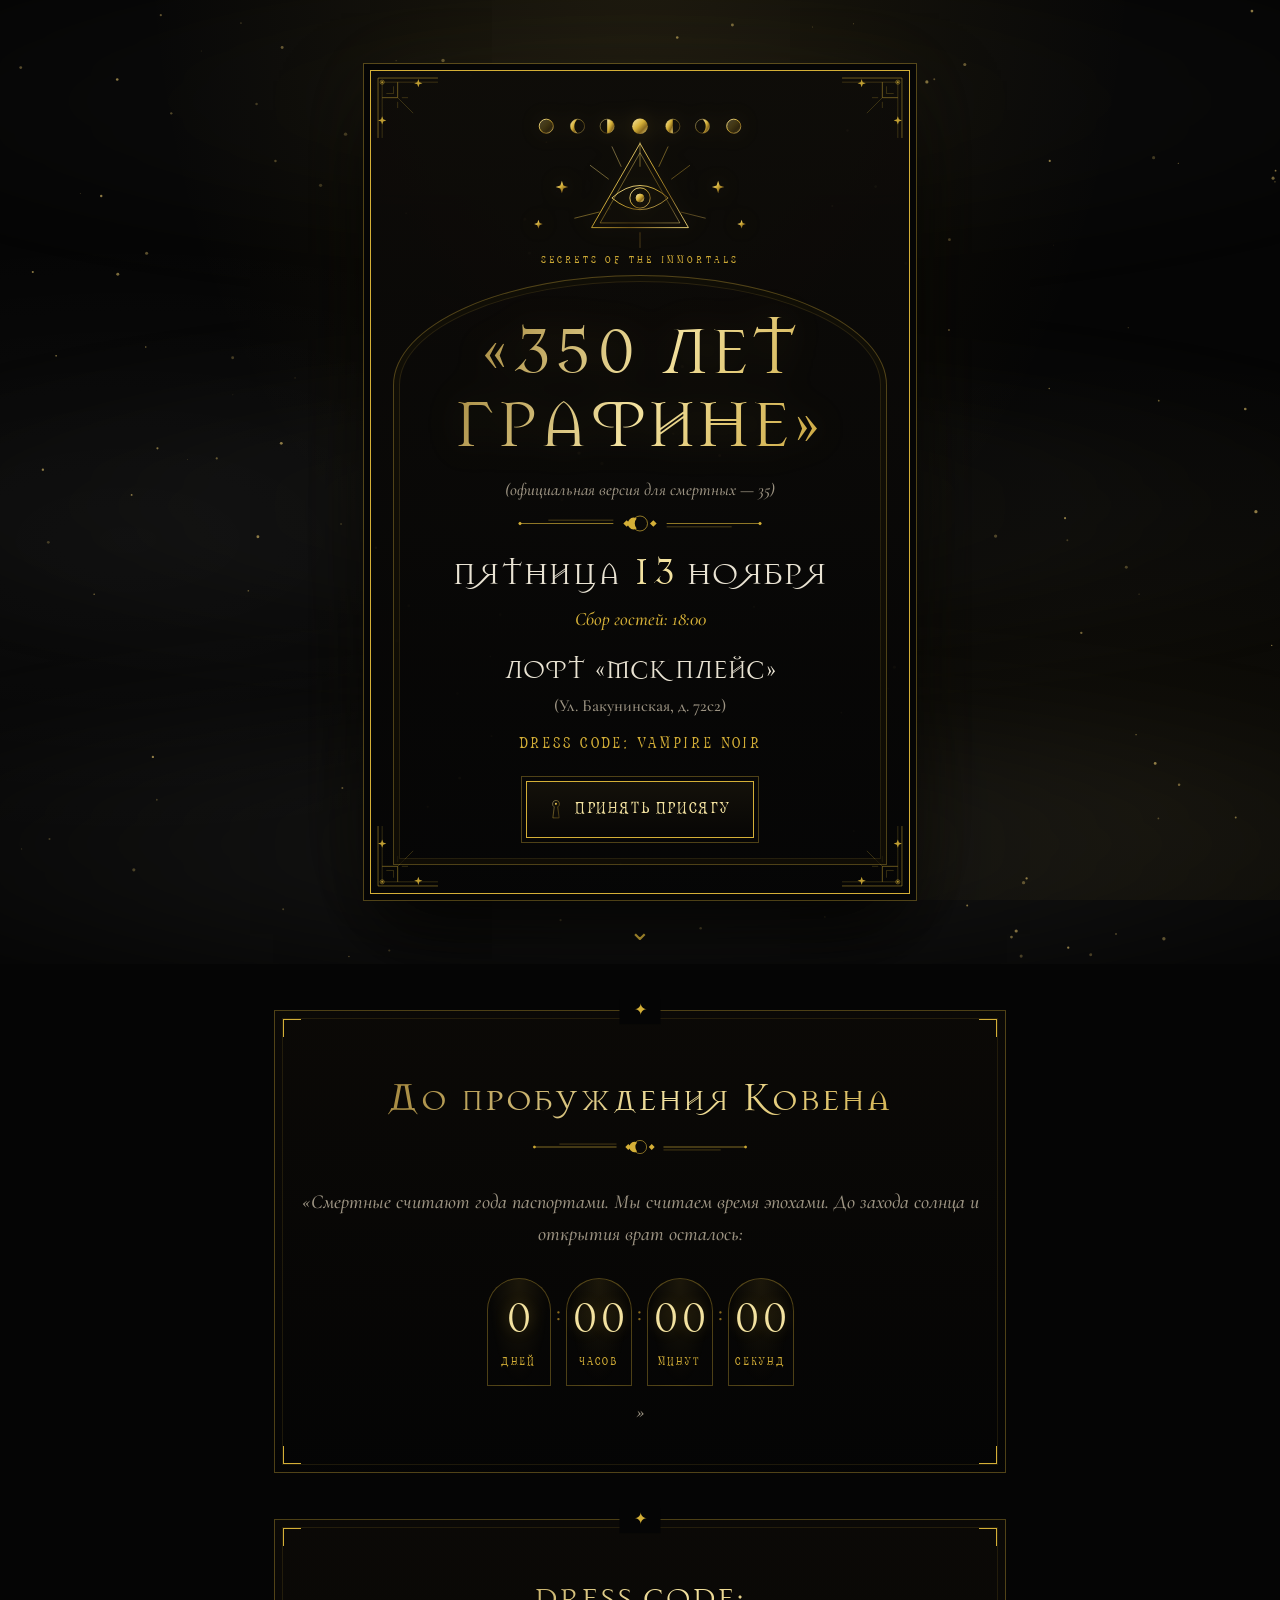
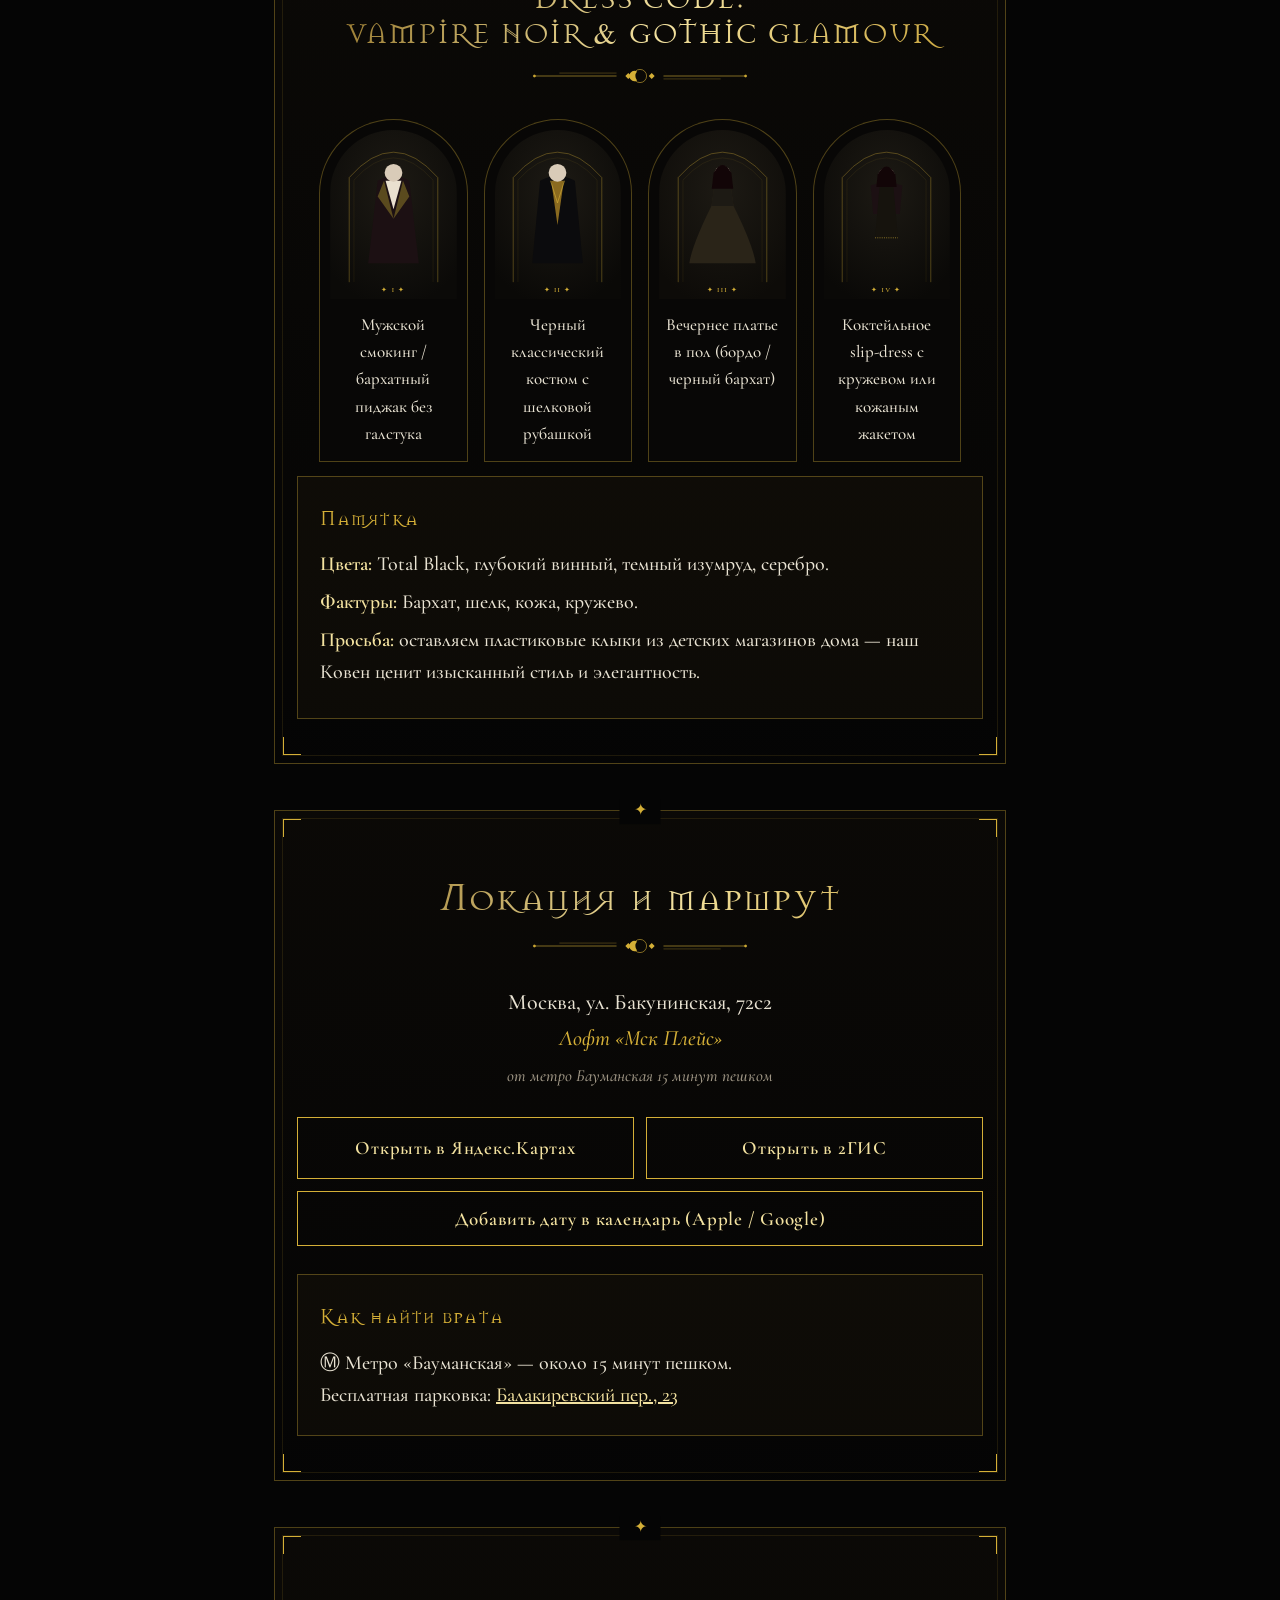
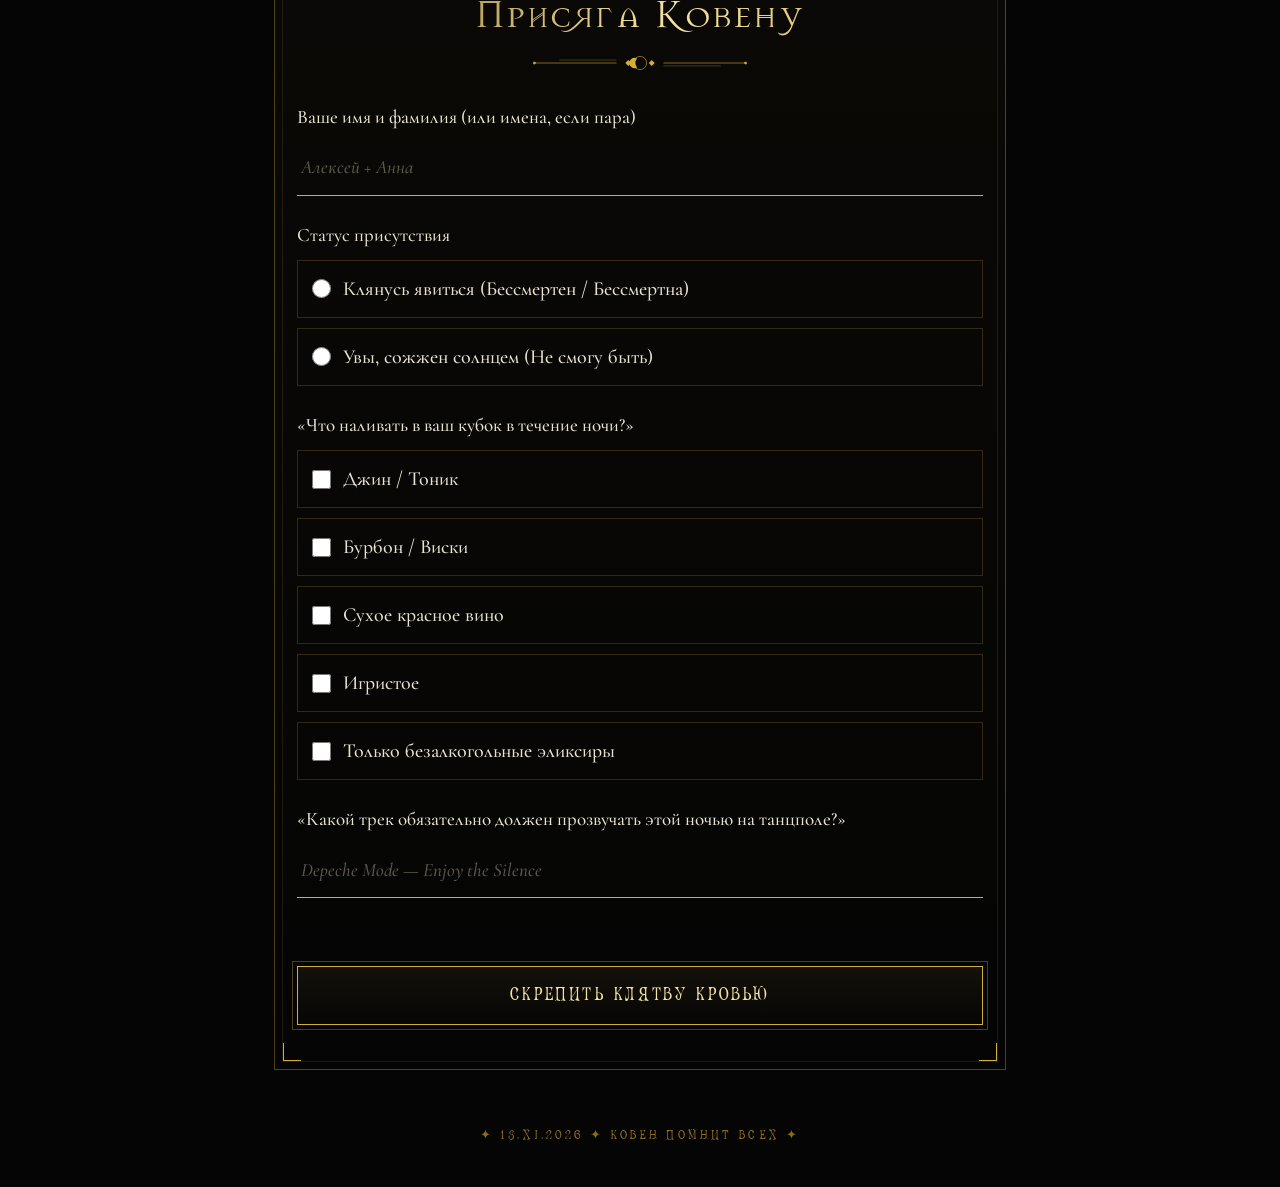
==== commit 2560b269: "Update index.html" ====
--- a/index.html
+++ b/index.html
@@ -31,8 +31,7 @@
     <span class="fil tl"></span><span class="fil tr"></span><span class="fil bl"></span><span class="fil br"></span>
     <div class="crest"><img src="img/emblem.svg" alt="Знак Ковена: фазы луны и всевидящее око"><span class="ribbon">SECRETS OF THE IMMORTALS</span></div>
     <div class="arch">
-      <p class="badge">✦ СЕКРЕТНЫЙ ДЕКРЕТ КОВЕНА ✦</p>
-      <h1>«350 ЛЕТ<br>ГРАФИНЕ»</h1>
+    <h1>«350 ЛЕТ<br>ГРАФИНЕ»</h1>
       <p class="sub"><em>(официальная версия для смертных&nbsp;—&nbsp;35)</em></p>
       <img class="div" src="img/divider.svg" alt="">
       <p class="date">ПЯТНИЦА <b>13</b> НОЯБРЯ</p>
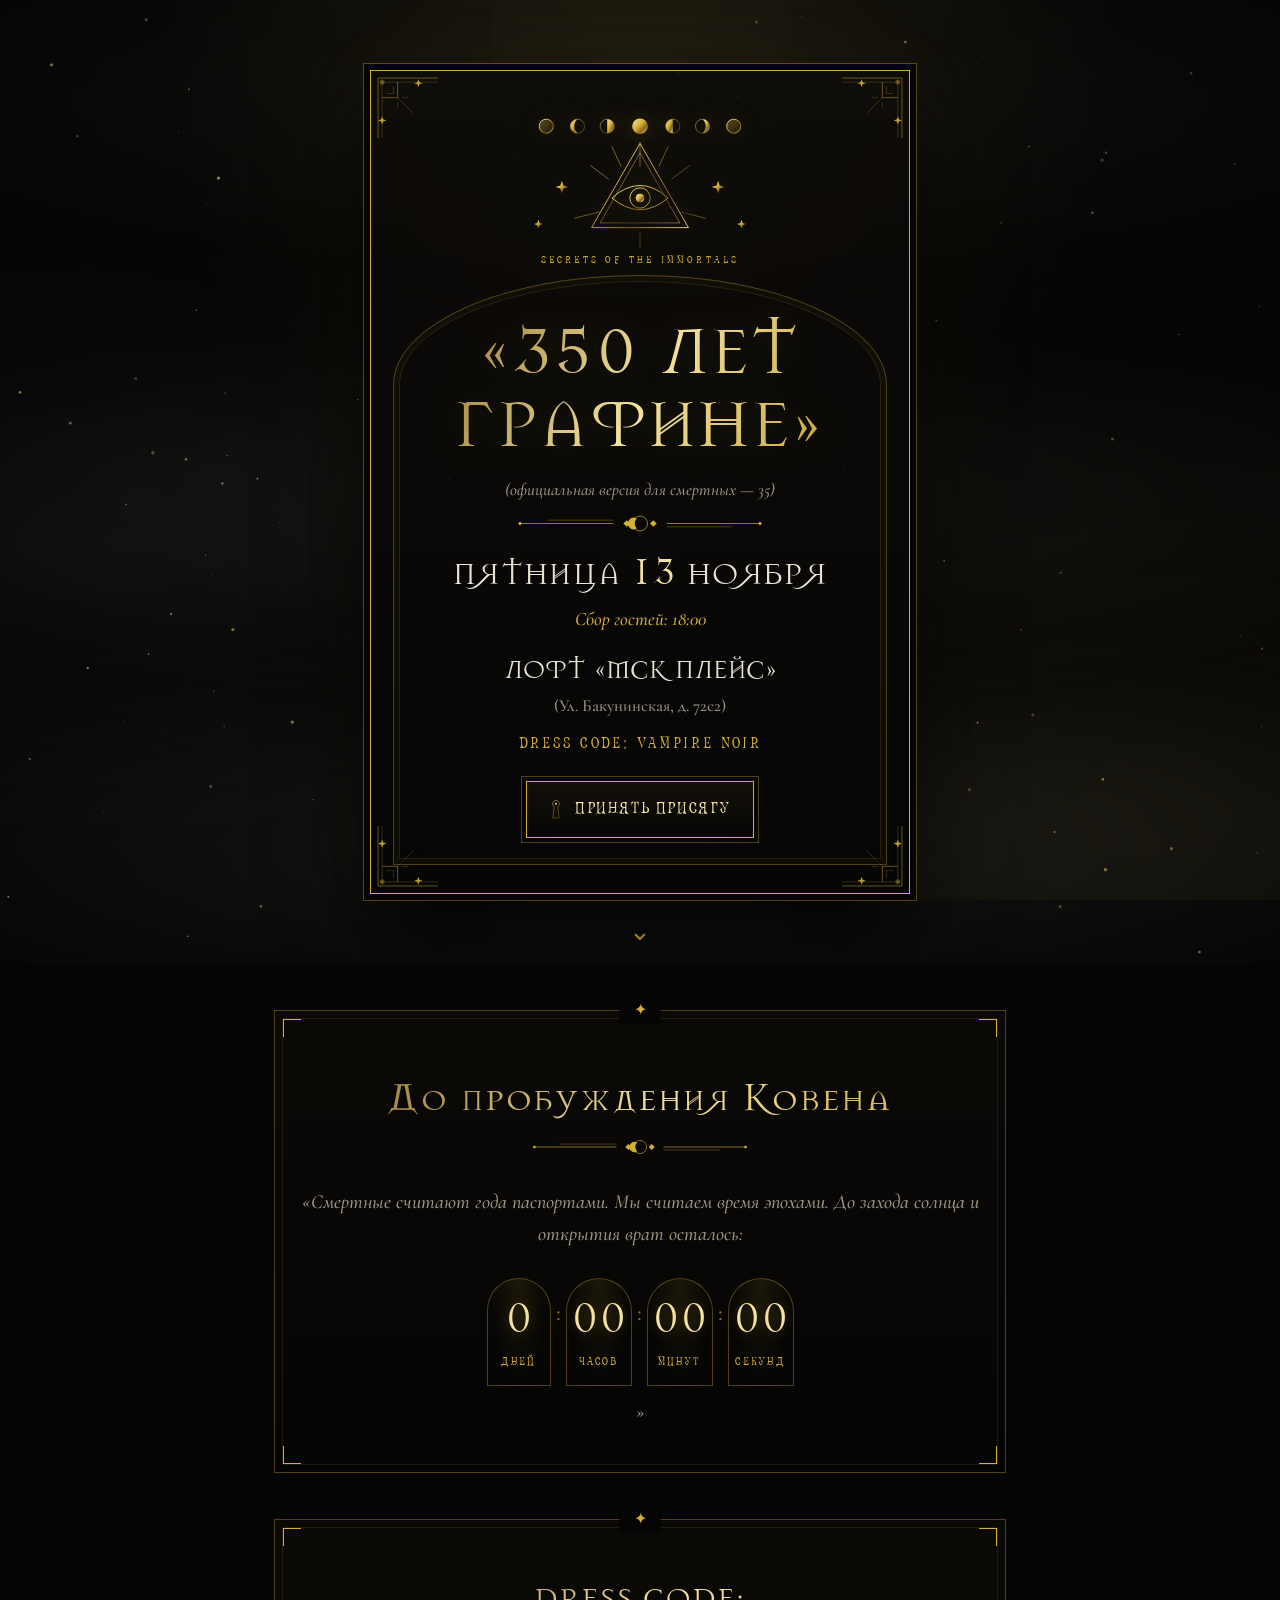
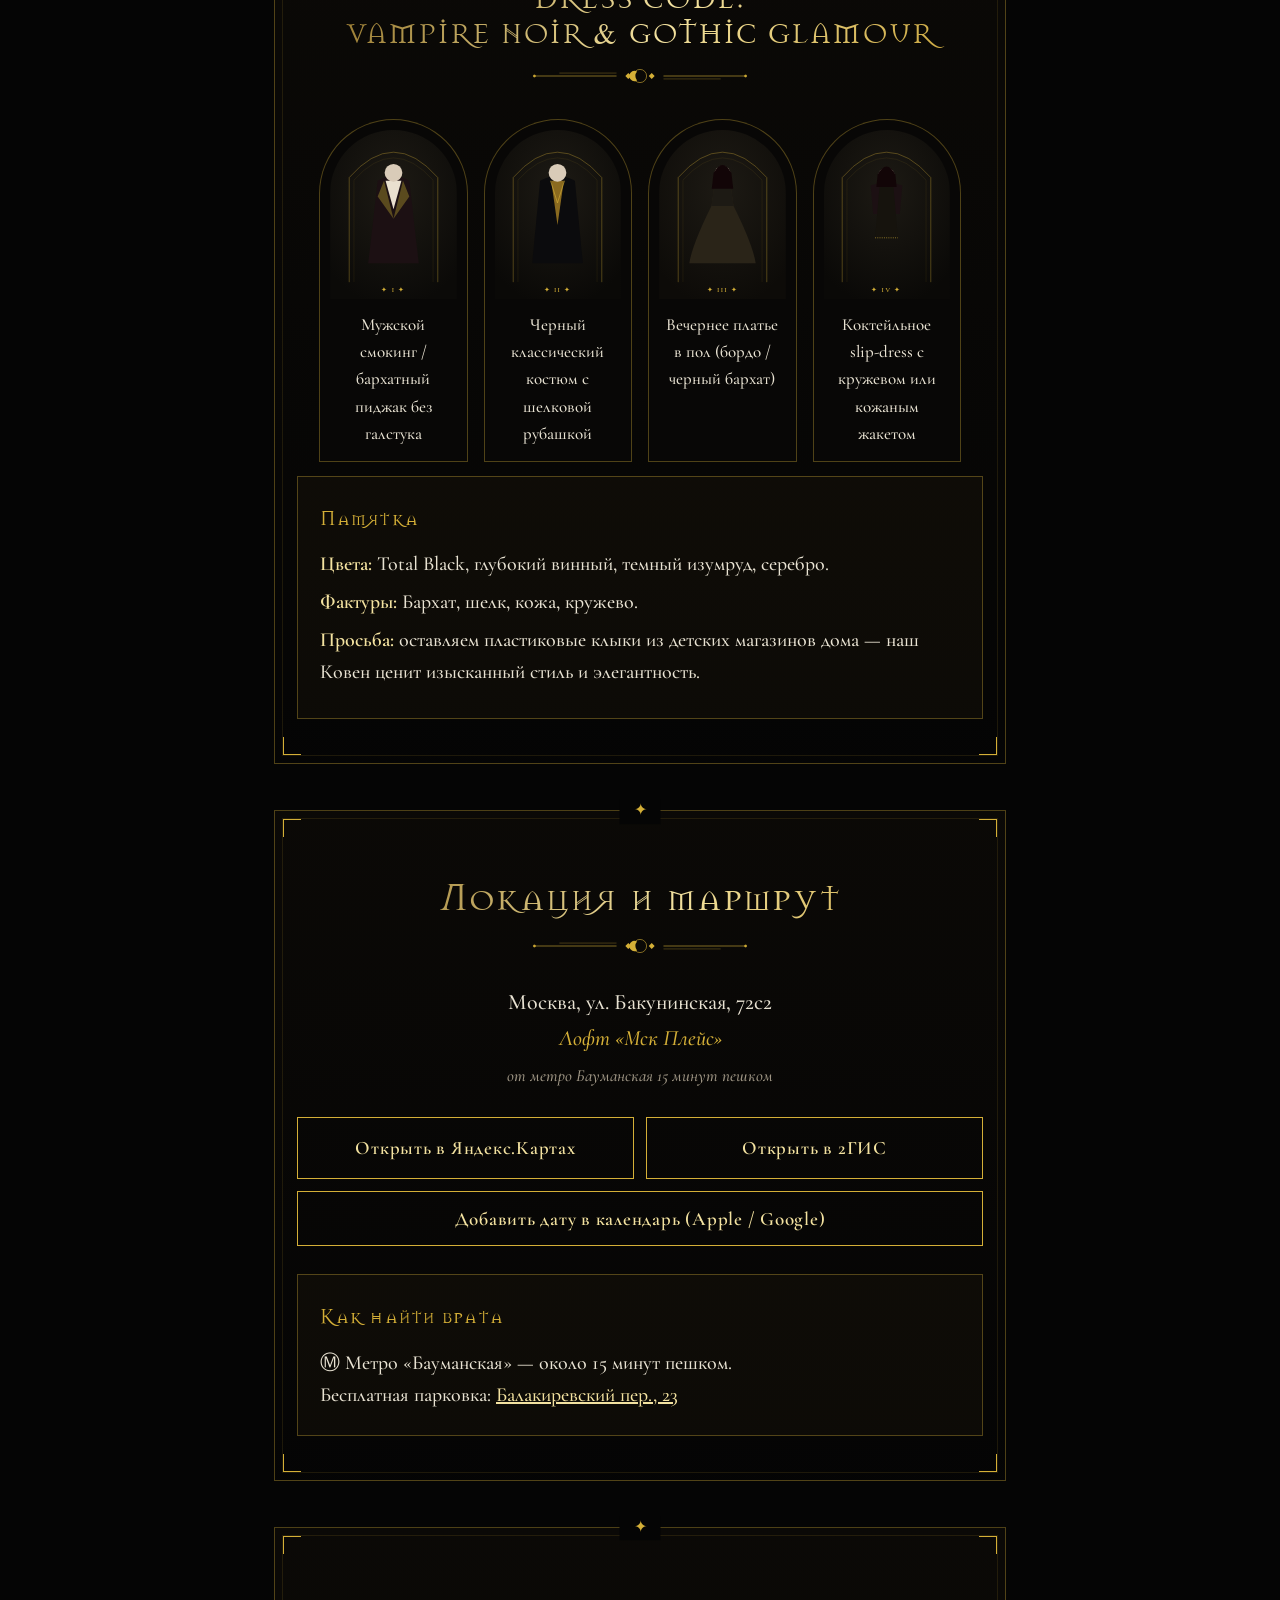
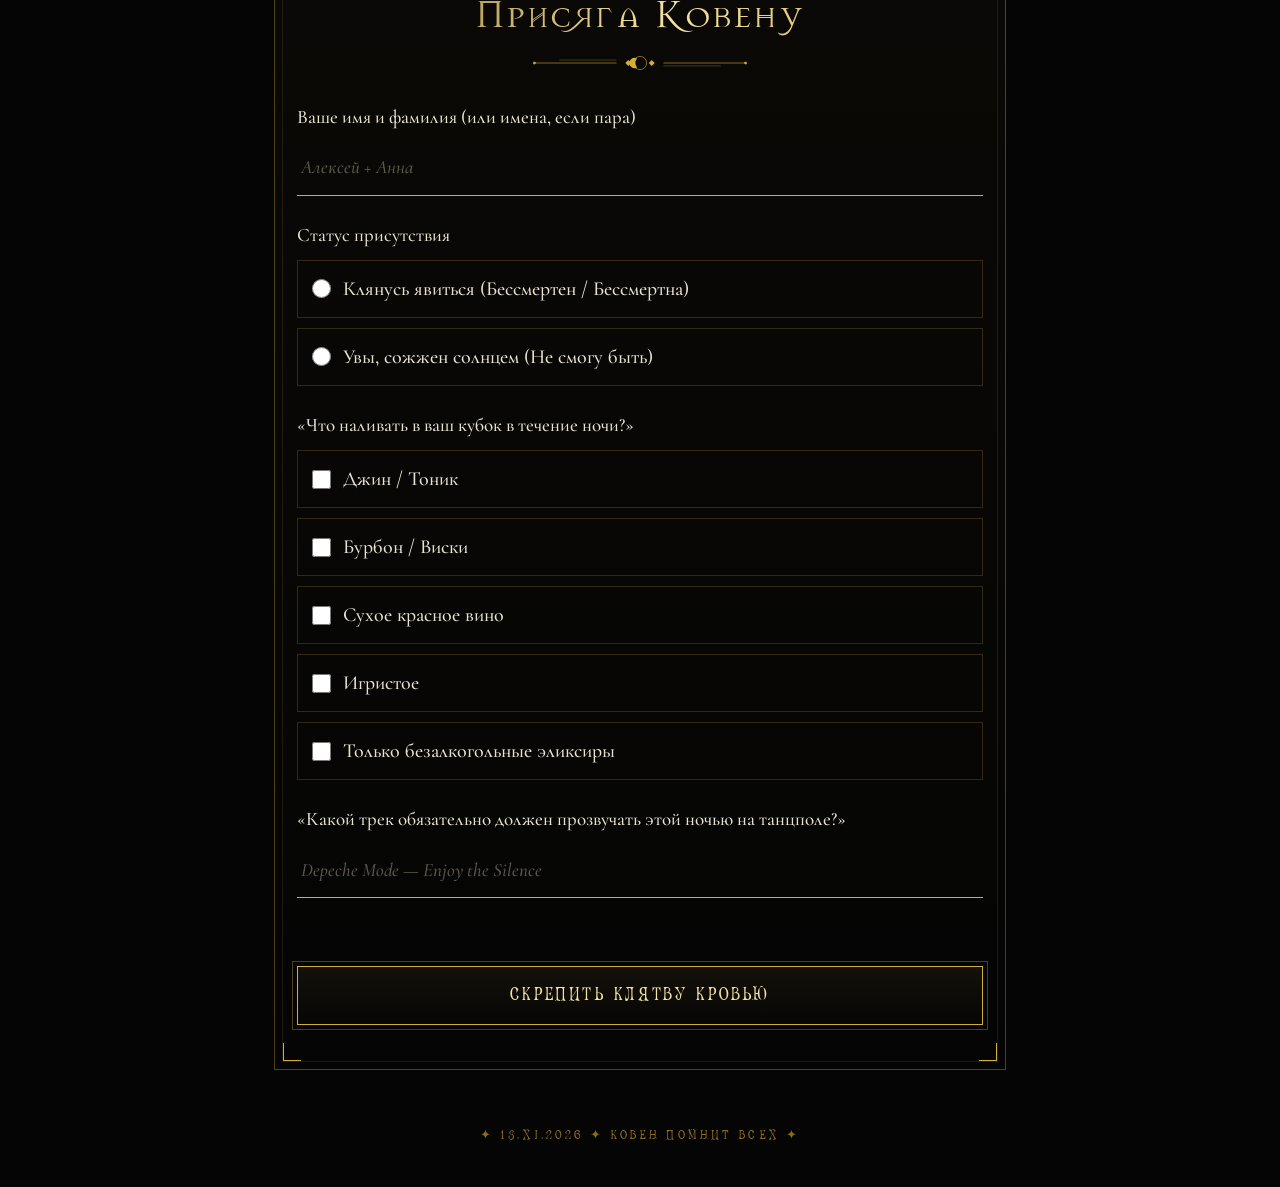
==== commit 735008d4: "Update title in index.html СЕКРЕТНЫЙ ДЕКРЕТ КОВЕНА (в превью телеги)" ====
--- a/index.html
+++ b/index.html
@@ -3,7 +3,7 @@
 <head>
 <meta charset="utf-8">
 <meta name="viewport" content="width=device-width,initial-scale=1,viewport-fit=cover">
-<title>350 лет Графине — Секретный декрет Ковена</title>
+<title>350 лет Графине</title>
 <meta name="description" content="Пятница, 13 ноября, 18:00. Лофт «Мск Плейс». Прими присягу Ковена.">
 <meta name="theme-color" content="#050505">
 <meta property="og:type" content="website">
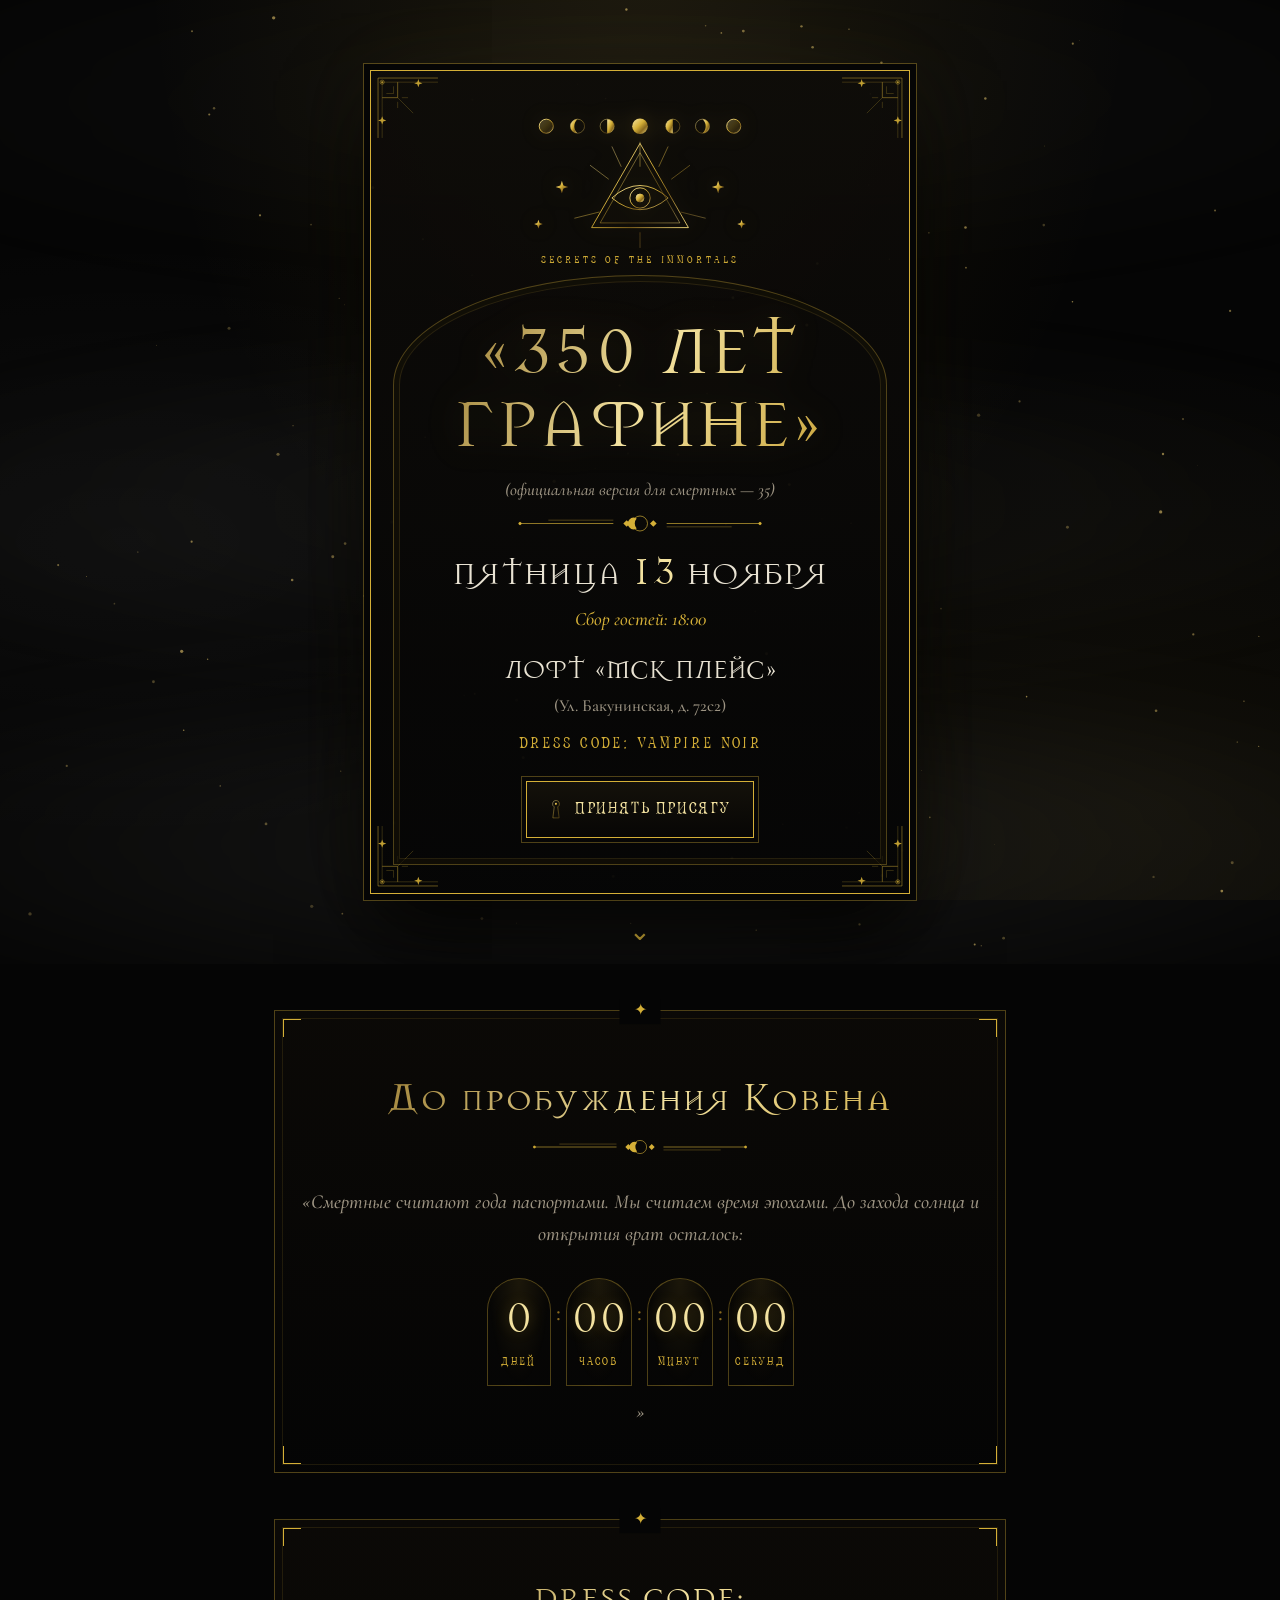
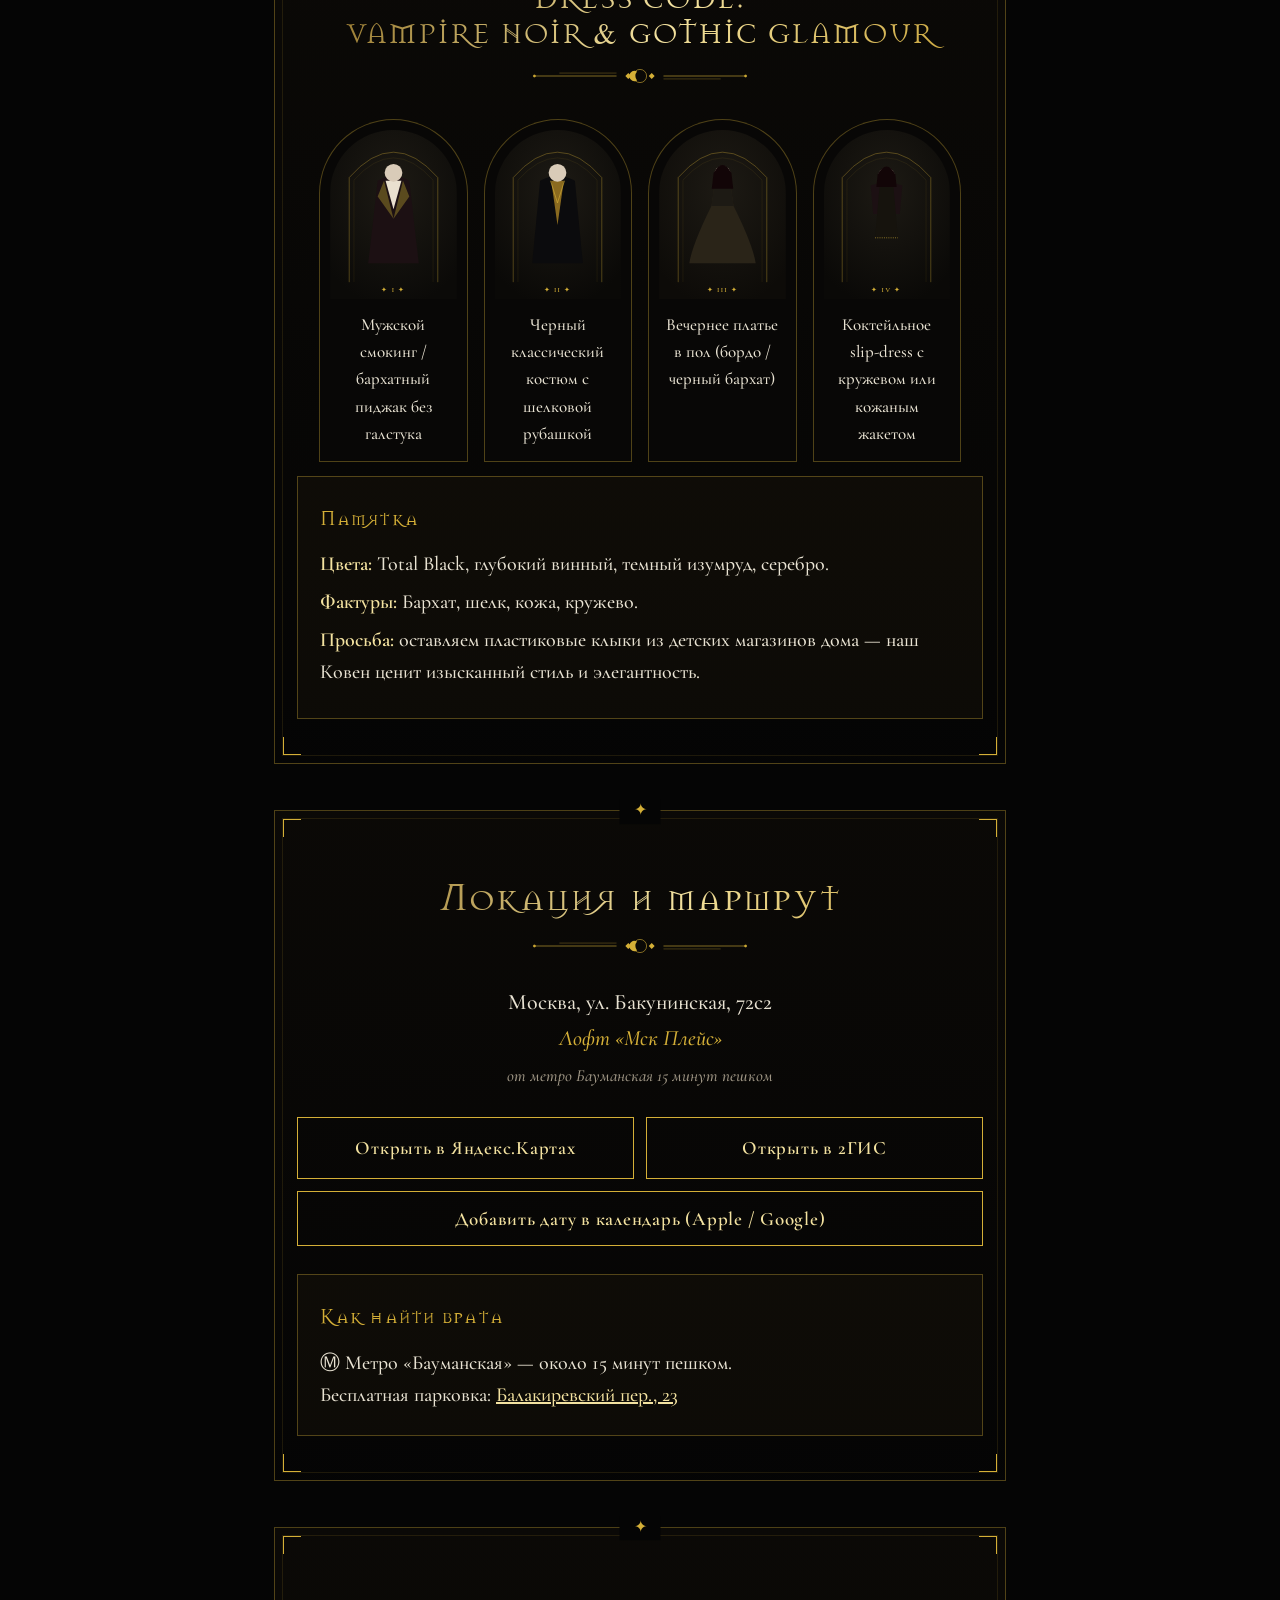
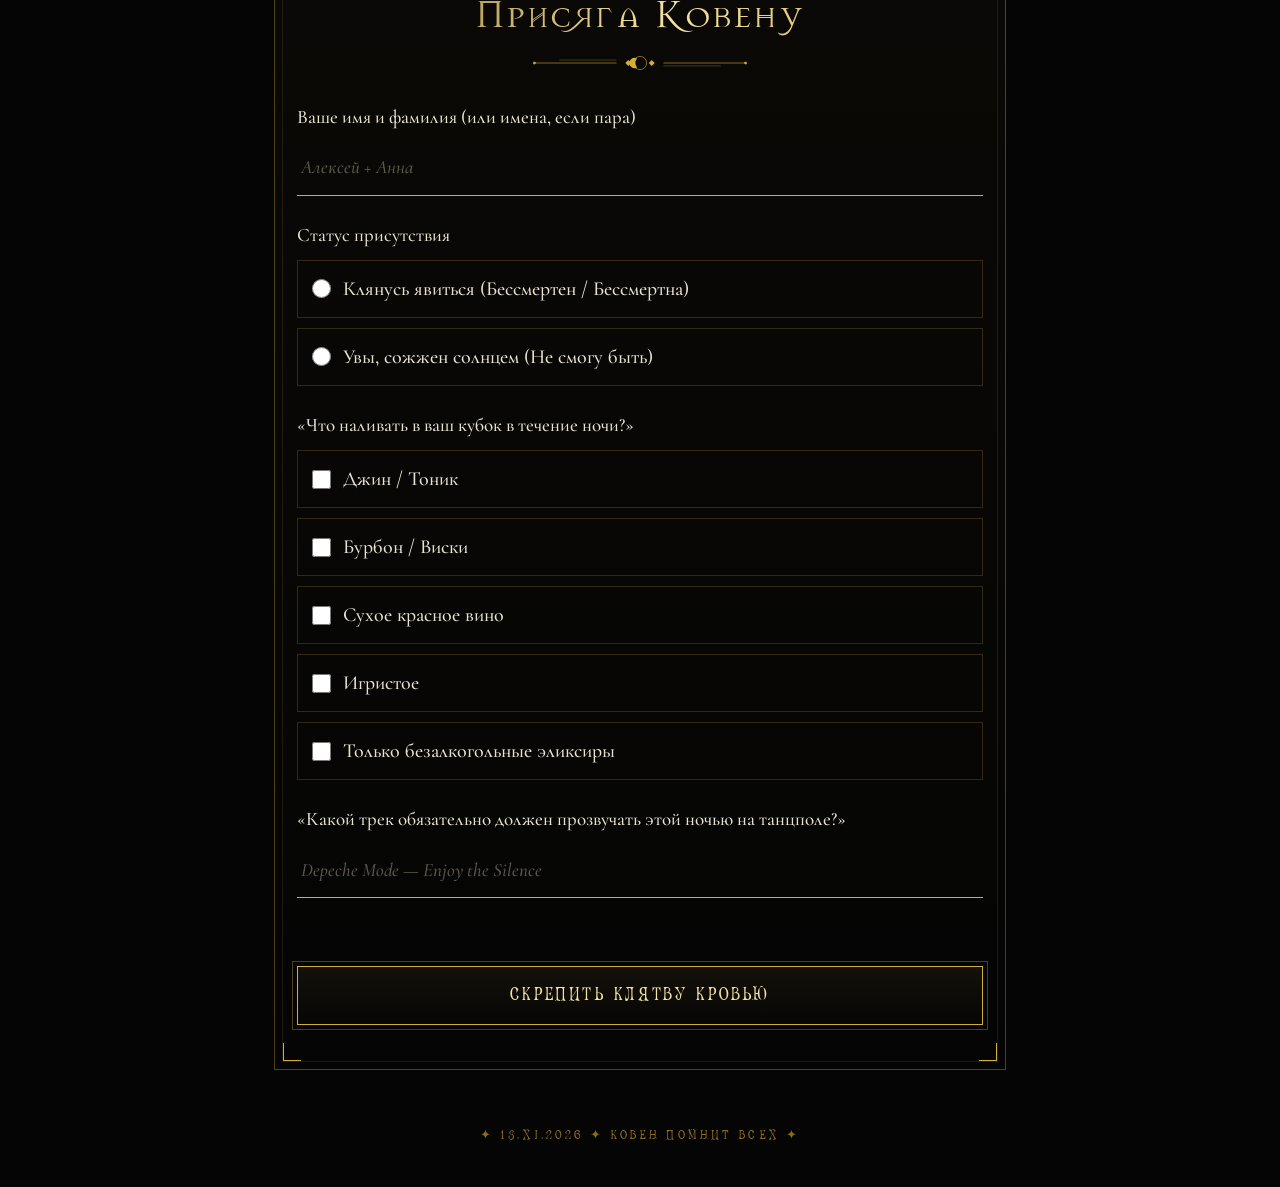
==== commit be986834: "Fix og:description meta tag content Для ссылки в телеграме - убирал секретный декрет ковена" ====
--- a/index.html
+++ b/index.html
@@ -8,7 +8,7 @@
 <meta name="theme-color" content="#050505">
 <meta property="og:type" content="website">
 <meta property="og:title" content="† 350 ЛЕТ ГРАФИНЕ †">
-<meta property="og:description" content="Секретный декрет Ковена. Пятница, 13 ноября // 18:00 // Лофт «Мск Плейс». Твой пропуск, тайминг ночи и подтверждение явки.">
+<meta property="og:description" content="Пятница, 13 ноября // 18:00 // Лофт «Мск Плейс». Твой пропуск, тайминг ночи и подтверждение явки.">
 <meta property="og:image" content="https://greymaster91.github.io/coven350/og-image.png">
 <meta property="og:image:width" content="1200">
 <meta property="og:image:height" content="630">
